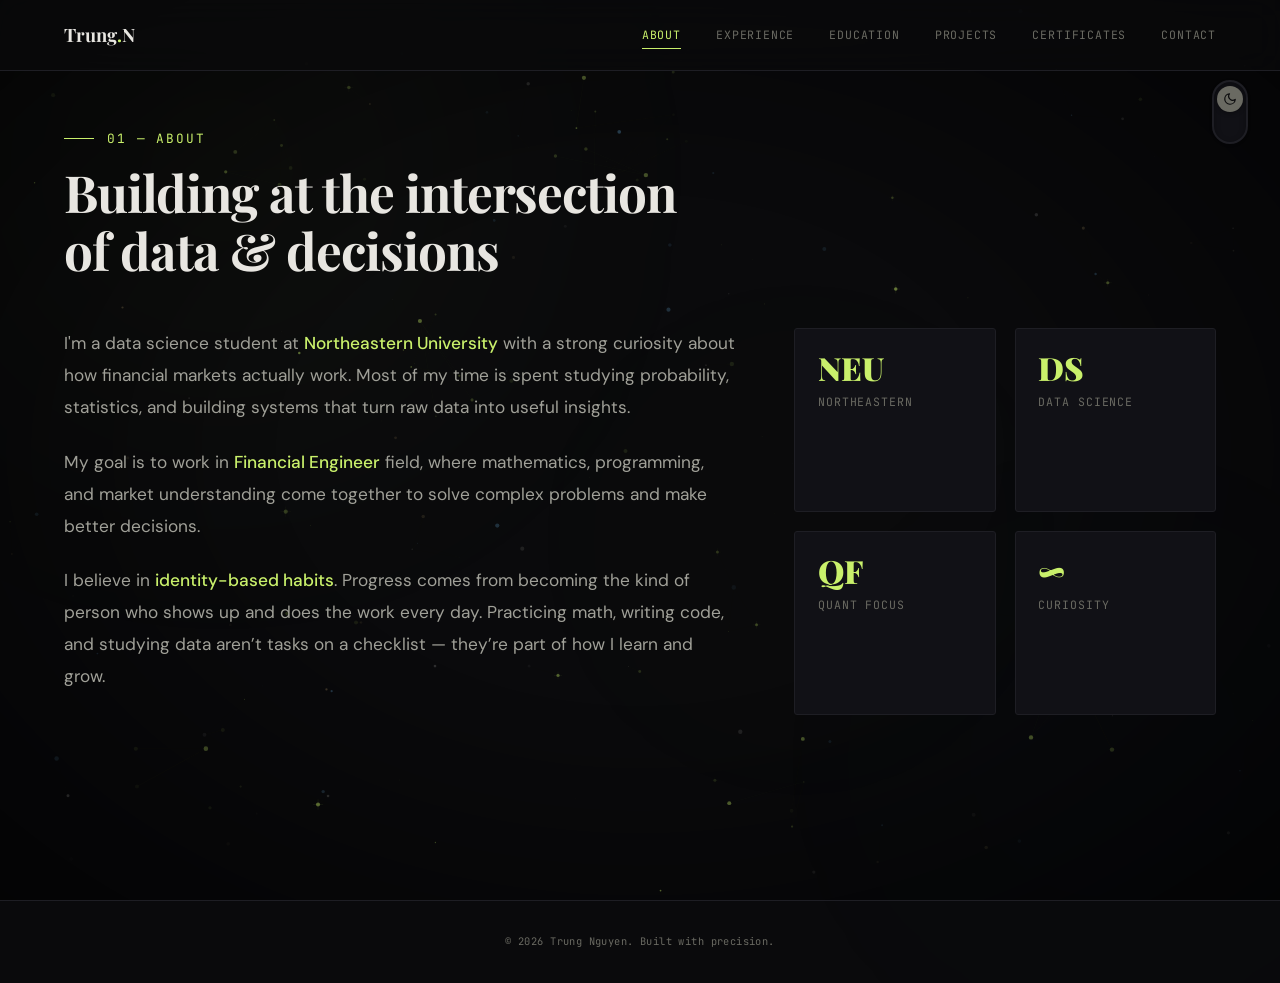
==== about.html @ 2f573328 "Add website files" ====
<!DOCTYPE html>
<html lang="en">
<head>
  <meta charset="UTF-8">
  <meta name="viewport" content="width=device-width, initial-scale=1.0">
  <title>About — Trung Nguyen</title>
  <link href="https://fonts.googleapis.com/css2?family=Playfair+Display:ital,wght@0,400;0,700;0,900;1,400&family=DM+Sans:wght@300;400;500;700&family=JetBrains+Mono:wght@300;400;500&display=swap" rel="stylesheet">
  <link rel="stylesheet" href="style.css">
</head>
<body>

<!-- Background -->
<div class="bg-blob bg-blob-1"></div>
<div class="bg-blob bg-blob-2"></div>
<div class="bg-blob bg-blob-3"></div>
<div class="bg-blob bg-blob-4"></div>
<canvas id="particleCanvas"></canvas>
<div class="scanlines"></div>
<div class="vignette"></div>

<!-- Navbar -->
<nav class="top-nav">
  <a href="index.html" class="top-nav-logo">Trung<span>.</span>N</a>
  <div class="top-nav-links">
    <a href="about.html" class="active">About</a>
    <a href="experience.html">Experience</a>
    <a href="education.html">Education</a>
    <a href="projects.html">Projects</a>
    <a href="certificates.html">Certificates</a>
    <a href="contact.html">Contact</a>
  </div>
</nav>

<!-- Content -->
<main class="page-content">
  <div class="section-tag reveal">01 — About</div>
  <h2 class="section-title reveal">Building at the intersection<br>of data & decisions</h2>

  <div class="about-content">
    <div class="about-text">
      <p class="reveal">I'm a data science student at <em>Northeastern University</em> with a strong curiosity about how financial markets actually work. Most of my time is spent studying probability, statistics, and building systems that turn raw data into useful insights.</p>
      <p class="reveal">My goal is to work in <em>Financial Engineer</em> field, where mathematics, programming, and market understanding come together to solve complex problems and make better decisions.</p>
      <p class="reveal">I believe in <em>identity-based habits</em>. Progress comes from becoming the kind of person who shows up and does the work every day. Practicing math, writing code, and studying data aren’t tasks on a checklist — they’re part of how I learn and grow.</p>
    </div>
    <div class="about-stats reveal">
      <div class="stat-box"><div class="stat-num">NEU</div><div class="stat-label">Northeastern</div></div>
      <div class="stat-box"><div class="stat-num">DS</div><div class="stat-label">Data Science</div></div>
      <div class="stat-box"><div class="stat-num">QF</div><div class="stat-label">Quant Focus</div></div>
      <div class="stat-box"><div class="stat-num">∞</div><div class="stat-label">Curiosity</div></div>
    </div>
  </div>
</main>

<footer class="footer">
  <p>© 2026 Trung Nguyen. Built with precision.</p>
</footer>

<script src="script.js"></script>
</body>
</html>
---- style.css ----
/* ===== VARIABLES ===== */
:root {
  --bg: #0a0a0c;
  --bg-card: #111116;
  --text-primary: #e8e6e1;
  --text-secondary: #a0a098;
  --text-muted: #6a6a62;
  --accent: #c9f06b;
  --accent-dim: #8aad3a;
  --accent-glow: rgba(201, 240, 107, 0.12);
  --border: #1e1e24;
  --serif: 'Playfair Display', Georgia, serif;
  --sans: 'DM Sans', -apple-system, sans-serif;
  --mono: 'JetBrains Mono', monospace;
}

/* Light theme overrides */
[data-theme="light"] {
  --bg: #f5f4f0;
  --bg-card: #ffffff;
  --text-primary: #1a1a1e;
  --text-secondary: #55554e;
  --text-muted: #7a7a72;
  --accent: #5a8a1a;
  --accent-dim: #4a7515;
  --accent-glow: rgba(90, 138, 26, 0.1);
  --border: #ddd8d0;
}

[data-theme="light"] .bg-blob { opacity: 0.12; }
[data-theme="light"] .scanlines { opacity: 0.008; }
[data-theme="light"] .vignette { background: radial-gradient(ellipse at center, transparent 50%, rgba(0,0,0,0.08) 100%); }
[data-theme="light"] #particleCanvas { opacity: 0.3; }
[data-theme="light"] .top-nav { background: rgba(245,244,240,0.8); }
[data-theme="light"] .stat-box { background: var(--bg-card); border-color: var(--border); }
[data-theme="light"] .edu-card { background: var(--bg-card); }
[data-theme="light"] .proj-card { background: var(--bg-card); }
[data-theme="light"] .cert-item { background: var(--bg-card); }
[data-theme="light"] .contact-link { background: var(--bg-card); }

/* ===== THEME TOGGLE — LIGHT SWITCH ===== */
.theme-toggle {
  position: fixed;
  z-index: 200;
  width: 36px;
  height: 64px;
  border-radius: 18px;
  border: 2px solid var(--border);
  background: var(--bg-card);
  cursor: pointer;
  display: flex;
  flex-direction: column;
  align-items: center;
  justify-content: flex-start;
  padding: 4px;
  transition: all 0.4s ease;
  box-shadow: inset 0 2px 6px rgba(0,0,0,0.3), 0 1px 3px rgba(0,0,0,0.2);
}

/* Default position: below navbar for inner pages */
.theme-toggle {
  top: 5rem;
  right: 2rem;
}

.theme-toggle:hover {
  border-color: var(--accent);
  box-shadow: inset 0 2px 6px rgba(0,0,0,0.3), 0 0 12px var(--accent-glow);
}

.theme-toggle-thumb {
  width: 26px;
  height: 26px;
  border-radius: 50%;
  background: var(--text-muted);
  transition: all 0.35s cubic-bezier(0.16, 1, 0.3, 1);
  display: flex;
  align-items: center;
  justify-content: center;
  box-shadow: 0 2px 4px rgba(0,0,0,0.3);
}

.theme-toggle-thumb svg {
  width: 14px;
  height: 14px;
  stroke: var(--bg);
  fill: none;
  stroke-width: 2;
  stroke-linecap: round;
  stroke-linejoin: round;
}

/* Dark mode: thumb at top (switch OFF) */
.theme-toggle-thumb {
  transform: translateY(0);
}

/* Light mode: thumb at bottom (switch ON), glowing */
[data-theme="light"] .theme-toggle-thumb {
  transform: translateY(30px);
  background: var(--accent);
  box-shadow: 0 0 10px var(--accent-glow), 0 2px 4px rgba(0,0,0,0.1);
}

[data-theme="light"] .theme-toggle {
  border-color: var(--accent);
  box-shadow: inset 0 1px 4px rgba(0,0,0,0.05), 0 1px 3px rgba(0,0,0,0.05);
}

/* Small label under the switch */
.theme-toggle-label {
  position: absolute;
  bottom: -20px;
  left: 50%;
  transform: translateX(-50%);
  font-family: var(--mono);
  font-size: 0.5rem;
  color: var(--text-muted);
  letter-spacing: 0.08em;
  text-transform: uppercase;
  white-space: nowrap;
  opacity: 0;
  transition: opacity 0.3s;
}

.theme-toggle:hover .theme-toggle-label {
  opacity: 1;
}

* { margin: 0; padding: 0; box-sizing: border-box; }

html {
  scroll-behavior: smooth;
  scrollbar-width: thin;
  scrollbar-color: var(--accent-dim) var(--bg);
}

body {
  font-family: var(--sans);
  background: var(--bg);
  color: var(--text-primary);
  line-height: 1.7;
  min-height: 100vh;
  overflow-x: hidden;
}

::selection {
  background: var(--accent);
  color: var(--bg);
}

/* ===== BACKGROUND EFFECTS ===== */
.bg-blob {
  position: fixed;
  border-radius: 50%;
  pointer-events: none;
  z-index: 0;
  filter: blur(150px);
  opacity: 0.35;
}

.bg-blob-1 {
  width: 700px; height: 700px; top: -20%; left: -10%;
  background: radial-gradient(circle, rgba(201,240,107,0.2), transparent 70%);
  animation: blobFloat1 24s ease-in-out infinite;
}

.bg-blob-2 {
  width: 550px; height: 550px; bottom: -15%; right: -8%;
  background: radial-gradient(circle, rgba(80,180,240,0.1), transparent 70%);
  animation: blobFloat2 28s ease-in-out infinite;
}

.bg-blob-3 {
  width: 450px; height: 450px; top: 35%; left: 45%;
  background: radial-gradient(circle, rgba(201,240,107,0.1), transparent 70%);
  animation: blobFloat3 22s ease-in-out infinite;
}

.bg-blob-4 {
  width: 350px; height: 350px; top: 60%; left: 10%;
  background: radial-gradient(circle, rgba(160,120,255,0.06), transparent 70%);
  animation: blobFloat4 30s ease-in-out infinite;
}

#particleCanvas {
  position: fixed;
  inset: 0;
  z-index: 0;
  pointer-events: none;
}

.scanlines {
  position: fixed; inset: 0; z-index: 0; pointer-events: none; opacity: 0.02;
  background: repeating-linear-gradient(0deg, transparent, transparent 2px, rgba(201,240,107,0.08) 2px, rgba(201,240,107,0.08) 4px);
}

.vignette {
  position: fixed; inset: 0; z-index: 0; pointer-events: none;
  background: radial-gradient(ellipse at center, transparent 40%, rgba(0,0,0,0.6) 100%);
}

/* ===== TOP NAVBAR ===== */
.top-nav {
  position: fixed;
  top: 0; left: 0; right: 0;
  z-index: 100;
  padding: 1.2rem 4rem;
  display: flex;
  justify-content: space-between;
  align-items: center;
  border-bottom: 1px solid var(--border);
  background: rgba(10,10,12,0.7);
  backdrop-filter: blur(16px);
}

.top-nav-logo {
  font-family: var(--serif);
  font-size: 1.15rem;
  font-weight: 700;
  color: var(--text-primary);
  text-decoration: none;
}

.top-nav-logo span {
  color: var(--accent);
}

.top-nav-links {
  display: flex;
  gap: 2.2rem;
}

.top-nav-links a {
  font-family: var(--mono);
  font-size: 0.72rem;
  color: var(--text-muted);
  text-decoration: none;
  letter-spacing: 0.07em;
  text-transform: uppercase;
  transition: color 0.3s;
  position: relative;
}

.top-nav-links a::after {
  content: '';
  position: absolute;
  bottom: -4px; left: 0;
  width: 0; height: 1px;
  background: var(--accent);
  transition: width 0.3s ease;
}

.top-nav-links a:hover {
  color: var(--text-secondary);
}

.top-nav-links a:hover::after {
  width: 100%;
}

.top-nav-links a.active {
  color: var(--accent);
}

.top-nav-links a.active::after {
  width: 100%;
}

/* ===== PAGE CONTENT ===== */
.page-content {
  position: relative;
  z-index: 1;
  max-width: 1300px;
  margin: 0 auto;
  padding: 8rem 4rem 5rem;
  min-height: 100vh;
}

.section-tag {
  font-family: var(--mono);
  font-size: 0.8rem;
  color: var(--accent);
  text-transform: uppercase;
  letter-spacing: 0.15em;
  margin-bottom: 0.8rem;
  display: flex;
  align-items: center;
  gap: 0.8rem;
}

.section-tag::before {
  content: '';
  width: 30px;
  height: 1px;
  background: var(--accent);
}

.section-title {
  font-family: var(--serif);
  font-size: clamp(2.2rem, 4vw, 3.2rem);
  font-weight: 700;
  letter-spacing: -0.02em;
  line-height: 1.15;
  margin-bottom: 3rem;
}

/* ===== ABOUT ===== */
.about-content {
  display: grid;
  grid-template-columns: 1.6fr 1fr;
  gap: 3.5rem;
}

.about-text p {
  color: var(--text-secondary);
  font-size: 1.08rem;
  margin-bottom: 1.4rem;
  line-height: 1.85;
}

.about-text em {
  color: var(--accent);
  font-style: normal;
  font-weight: 500;
}

.about-stats {
  display: grid;
  grid-template-columns: 1fr 1fr;
  gap: 1.2rem;
}

.stat-box {
  background: var(--bg-card);
  border: 1px solid var(--border);
  border-radius: 3px;
  padding: 1.4rem;
  transition: all 0.3s;
}

.stat-box:hover {
  border-color: rgba(201,240,107,0.2);
}

.stat-num {
  font-family: var(--serif);
  font-size: 2rem;
  font-weight: 900;
  color: var(--accent);
  line-height: 1;
}

.stat-label {
  font-family: var(--mono);
  font-size: 0.72rem;
  color: var(--text-muted);
  text-transform: uppercase;
  letter-spacing: 0.08em;
  margin-top: 0.5rem;
}

/* ===== EXPERIENCE ===== */
.timeline {
  display: flex;
  flex-direction: column;
  gap: 3rem;
  padding-left: 2.5rem;
  position: relative;
}

.timeline::before {
  content: '';
  position: absolute;
  left: 0; top: 0; bottom: 0;
  width: 1px;
  background: linear-gradient(180deg, var(--accent), var(--border), transparent);
}

.tl-item {
  position: relative;
  display: grid;
  grid-template-columns: 180px 1fr;
  gap: 2.5rem;
}

.tl-item::before {
  content: '';
  position: absolute;
  left: -2.5rem; top: 8px;
  width: 10px; height: 10px;
  border-radius: 50%;
  background: var(--accent);
  transform: translateX(-4.5px);
  box-shadow: 0 0 12px var(--accent-glow);
}

.tl-date {
  font-family: var(--mono);
  font-size: 0.82rem;
  color: var(--accent-dim);
  letter-spacing: 0.04em;
  padding-top: 3px;
}

.tl-role {
  font-family: var(--serif);
  font-size: 1.4rem;
  font-weight: 700;
  margin-bottom: 0.25rem;
}

.tl-company {
  font-size: 1rem;
  color: var(--text-secondary);
  margin-bottom: 0.7rem;
}

.tl-desc {
  color: var(--text-muted);
  font-size: 1rem;
  line-height: 1.8;
  max-width: 750px;
}

/* ===== EDUCATION ===== */
.edu-grid {
  display: grid;
  grid-template-columns: 1fr;
  gap: 2rem;
}

.edu-card {
  background: var(--bg-card);
  border: 1px solid var(--border);
  border-radius: 3px;
  padding: 2rem;
  transition: all 0.4s;
  position: relative;
  overflow: hidden;
}

.edu-card::before {
  content: '';
  position: absolute;
  top: 0; left: 0; right: 0;
  height: 2px;
  background: linear-gradient(90deg, var(--accent), transparent);
  opacity: 0;
  transition: opacity 0.4s;
}

.edu-card:hover::before { opacity: 1; }
.edu-card:hover { border-color: rgba(201,240,107,0.2); }

.edu-card.expanded {
  overflow: visible;
}

/* Expandable card */
.edu-expandable {
  cursor: pointer;
  user-select: none;
}

.edu-card-header {
  display: flex;
  justify-content: space-between;
  align-items: flex-start;
}

.edu-toggle-icon {
  color: var(--text-muted);
  transition: transform 0.8s cubic-bezier(0.4, 0, 0.2, 1), color 0.4s;
  flex-shrink: 0;
  margin-top: 0.2rem;
}

.edu-expandable:hover > .edu-card-header .edu-toggle-icon,
.edu-expandable:hover > .edu-subcard-header .edu-toggle-icon {
  color: var(--accent);
}

.edu-expandable.expanded > .edu-card-header .edu-toggle-icon,
.edu-expandable.expanded > .edu-subcard-header .edu-toggle-icon {
  transform: rotate(180deg);
  color: var(--accent);
}

.edu-expandable.expanded {
  border-color: rgba(201,240,107,0.2);
}

.edu-expandable.expanded::before {
  opacity: 1;
}

/* Dropdown content */
.edu-dropdown {
  max-height: 0;
  overflow: hidden;
  transition: max-height 1.2s cubic-bezier(0.4, 0, 0.2, 1), opacity 0.8s ease;
  opacity: 0;
}

.edu-expandable.expanded > .edu-dropdown {
  max-height: 3000px;
  opacity: 1;
  overflow: visible;
}

.edu-dropdown-inner {
  padding-top: 2rem;
  border-top: 1px solid var(--border);
  margin-top: 1.5rem;
  animation: none;
}

.edu-expandable.expanded .edu-dropdown-inner {
  animation: dropdownFadeIn 0.9s ease 0.2s backwards;
}

@keyframes dropdownFadeIn {
  from { opacity: 0; transform: translateY(-10px); }
  to { opacity: 1; transform: translateY(0); }
}

/* Course category heading */
.edu-course-heading {
  font-family: var(--mono);
  font-size: 0.78rem;
  color: var(--accent);
  text-transform: uppercase;
  letter-spacing: 0.1em;
  margin-bottom: 0.8rem;
  margin-top: 1.8rem;
  display: flex;
  align-items: center;
  gap: 0.6rem;
}

.edu-course-heading::before {
  content: '';
  width: 6px;
  height: 6px;
  border-radius: 50%;
  background: var(--accent);
  flex-shrink: 0;
}

.edu-dropdown-inner .edu-course-heading:first-child {
  margin-top: 0;
}

/* Course table */
.edu-course-table {
  width: 100%;
  border-collapse: collapse;
  margin-bottom: 0.5rem;
}

.edu-course-table thead th {
  font-family: var(--mono);
  font-size: 0.68rem;
  color: var(--text-muted);
  text-transform: uppercase;
  letter-spacing: 0.08em;
  text-align: left;
  padding: 0.6rem 1rem;
  border-bottom: 1px solid var(--border);
}

.edu-course-table thead th:last-child {
  text-align: center;
  width: 70px;
}

.edu-course-table tbody tr {
  transition: background 0.2s;
}

.edu-course-table tbody tr:hover {
  background: rgba(201,240,107,0.03);
}

.edu-course-table tbody td {
  font-size: 0.92rem;
  color: var(--text-secondary);
  padding: 0.65rem 1rem;
  border-bottom: 1px solid rgba(255,255,255,0.03);
}

.edu-course-table tbody td:first-child {
  font-family: var(--mono);
  font-size: 0.8rem;
  color: var(--accent-dim);
  letter-spacing: 0.02em;
  white-space: nowrap;
}

.edu-course-table tbody td:last-child {
  text-align: center;
  font-family: var(--mono);
  font-size: 0.85rem;
  font-weight: 600;
  color: var(--text-primary);
}

/* GPA Badge */
.edu-gpa-badge {
  display: inline-flex;
  align-items: center;
  gap: 1rem;
  margin-top: 2rem;
  padding: 0.8rem 1.5rem;
  background: rgba(201,240,107,0.05);
  border: 1px solid rgba(201,240,107,0.15);
  border-radius: 4px;
}

.edu-gpa-label {
  font-family: var(--mono);
  font-size: 0.75rem;
  color: var(--text-muted);
  text-transform: uppercase;
  letter-spacing: 0.08em;
}

.edu-gpa-value {
  font-family: var(--serif);
  font-size: 1.6rem;
  font-weight: 900;
  color: var(--accent);
}

/* Self-education sections */
.edu-self-sections {
  margin-top: 1.5rem;
  padding-top: 1.5rem;
  border-top: 1px solid var(--border);
}

.edu-self-section {
  margin-bottom: 2rem;
}

.edu-self-section:last-child {
  margin-bottom: 0;
}

.edu-self-items {
  display: flex;
  flex-direction: column;
  gap: 0.6rem;
}

.edu-self-item {
  display: flex;
  justify-content: flex-start;
  align-items: center;
  gap: 1rem;
  padding: 0.6rem 1rem;
  border-left: 2px solid var(--border);
  transition: all 0.3s ease;
  flex-wrap: wrap;
}

.edu-self-item:hover {
  border-left-color: var(--accent);
  background: rgba(201,240,107,0.02);
  padding-left: 1.2rem;
}

.edu-self-title {
  font-size: 0.95rem;
  color: var(--text-primary);
  font-weight: 500;
}

.edu-self-author {
  font-family: var(--mono);
  font-size: 0.75rem;
  color: var(--text-muted);
  letter-spacing: 0.02em;
  flex-shrink: 0;
  margin-left: 1.5rem;
}

/* View Certificate link */
.edu-view-cert {
  font-family: var(--mono);
  font-size: 0.7rem;
  color: var(--accent-dim);
  text-decoration: none;
  letter-spacing: 0.03em;
  margin-left: auto;
  padding: 0.2rem 0.6rem;
  border: 1px solid transparent;
  border-radius: 3px;
  transition: all 0.3s ease;
  white-space: nowrap;
  flex-shrink: 0;
}

.edu-view-cert:hover {
  color: var(--accent);
  border-color: rgba(201,240,107,0.25);
  background: rgba(201,240,107,0.05);
}

/* ===== EDUCATION SUBCARDS ===== */
.edu-subcards-stack {
  display: flex;
  flex-direction: column;
  gap: 0.8rem;
}

.edu-subcard {
  background: var(--bg-card);
  border: 1px solid var(--border);
  border-radius: 4px;
  padding: 0;
  cursor: pointer;
  user-select: none;
  transition: all 0.4s cubic-bezier(0.16, 1, 0.3, 1);
  position: relative;
  overflow: hidden;
  align-self: start;
  width: 100%;
}

.edu-subcard.expanded {
  overflow: visible;
}

/* No full-width span needed in stack layout */

/* Top accent bar */
.edu-subcard-accent {
  height: 3px;
  background: linear-gradient(90deg, var(--accent), transparent);
  opacity: 0;
  transition: opacity 0.4s ease;
}

.edu-subcard:hover .edu-subcard-accent,
.edu-subcard.expanded .edu-subcard-accent {
  opacity: 1;
}

.edu-subcard:hover {
  border-color: rgba(201,240,107,0.2);
  transform: translateY(-2px);
  box-shadow: 0 8px 32px rgba(0,0,0,0.2);
}

.edu-subcard.expanded {
  border-color: rgba(201,240,107,0.25);
  box-shadow: 0 12px 40px rgba(0,0,0,0.25);
  transform: none;
}

.edu-subcard-header {
  display: flex;
  align-items: center;
  justify-content: space-between;
  padding: 1.4rem 1.6rem;
}

.edu-subcard-left {
  display: flex;
  align-items: center;
  gap: 1.2rem;
}

.edu-subcard-num {
  font-family: var(--serif);
  font-size: 1.8rem;
  font-weight: 900;
  color: var(--accent);
  opacity: 0.2;
  line-height: 1;
  transition: opacity 0.3s;
  min-width: 36px;
}

.edu-subcard:hover .edu-subcard-num,
.edu-subcard.expanded .edu-subcard-num {
  opacity: 0.5;
}

.edu-subcard-info {}

.edu-subcard-title {
  font-family: var(--serif);
  font-size: 1.15rem;
  font-weight: 700;
  color: var(--text-primary);
  margin-bottom: 0.15rem;
  transition: color 0.3s;
}

.edu-subcard:hover .edu-subcard-title {
  color: var(--accent);
}

.edu-subcard.expanded .edu-subcard-title {
  color: var(--accent);
}

.edu-subcard-meta {
  font-size: 0.78rem;
  color: var(--text-muted);
  line-height: 1.4;
}

.edu-subcard-right {
  display: flex;
  align-items: center;
  gap: 0.8rem;
  flex-shrink: 0;
}

.edu-subcard-count {
  font-family: var(--mono);
  font-size: 0.68rem;
  color: var(--text-muted);
  letter-spacing: 0.04em;
  padding: 0.25rem 0.6rem;
  border: 1px solid var(--border);
  border-radius: 20px;
  transition: all 0.3s;
}

.edu-subcard:hover .edu-subcard-count {
  border-color: rgba(201,240,107,0.2);
  color: var(--accent-dim);
}

.edu-subcard-content {
  padding-top: 0;
  margin-top: 0;
  border-top: 1px solid var(--border);
  padding-left: 1.6rem;
  padding-right: 1.6rem;
  padding-bottom: 1.4rem;
}

/* Status badges for courses */
.edu-self-status {
  font-family: var(--mono);
  font-size: 0.68rem;
  letter-spacing: 0.04em;
  padding: 0.2rem 0.6rem;
  border-radius: 20px;
  flex-shrink: 0;
  margin-left: 1.5rem;
}

.edu-self-status.completed {
  color: var(--accent);
  background: rgba(201,240,107,0.08);
  border: 1px solid rgba(201,240,107,0.15);
}

.edu-self-status.in-progress {
  color: #7ec8f0;
  background: rgba(120,200,240,0.08);
  border: 1px solid rgba(120,200,240,0.15);
}

@media (max-width: 768px) {
  .edu-subcards-stack { gap: 0.6rem; }
}

.edu-degree {
  font-family: var(--serif);
  font-size: 1.3rem;
  font-weight: 700;
  margin-bottom: 0.4rem;
}

.edu-school {
  color: var(--accent-dim);
  font-size: 1rem;
  margin-bottom: 0.25rem;
}

.edu-year {
  font-family: var(--mono);
  font-size: 0.8rem;
  color: var(--text-muted);
  letter-spacing: 0.06em;
  margin-bottom: 1.2rem;
}

.edu-details {
  color: var(--text-secondary);
  font-size: 1rem;
  line-height: 1.75;
}

/* ===== PROJECTS ===== */
.projects-section-label {
  font-family: var(--serif);
  font-size: 1.4rem;
  font-weight: 700;
  color: var(--accent);
  margin-bottom: 1.5rem;
  padding-bottom: 0.6rem;
  border-bottom: 1px solid var(--border);
  display: flex;
  align-items: center;
  gap: 0.8rem;
}

.projects-section-label::before {
  content: '';
  width: 8px;
  height: 8px;
  border-radius: 50%;
  background: var(--accent);
  flex-shrink: 0;
}

/* Other Projects dropdown */
.projects-other-dropdown {
  margin-top: 4rem;
  border: 1px solid var(--border);
  border-radius: 4px;
  background: var(--bg-card);
  overflow: hidden;
  transition: border-color 0.4s;
}

.projects-other-dropdown:hover {
  border-color: rgba(201,240,107,0.15);
}

.projects-other-dropdown.expanded {
  border-color: rgba(201,240,107,0.2);
}

.projects-other-header {
  display: flex;
  justify-content: space-between;
  align-items: center;
  padding: 1.4rem 2rem;
  cursor: pointer;
  user-select: none;
}

.projects-other-header .projects-section-label {
  margin-bottom: 0;
  padding-bottom: 0;
  border-bottom: none;
}

.projects-other-toggle {
  display: flex;
  align-items: center;
  gap: 0.8rem;
  flex-shrink: 0;
}

.projects-other-count {
  font-family: var(--mono);
  font-size: 0.72rem;
  color: var(--text-muted);
  letter-spacing: 0.04em;
  padding: 0.25rem 0.7rem;
  border: 1px solid var(--border);
  border-radius: 20px;
  transition: all 0.3s;
}

.projects-other-dropdown:hover .projects-other-count {
  border-color: rgba(201,240,107,0.2);
  color: var(--accent-dim);
}

.projects-other-header .edu-toggle-icon {
  transition: transform 0.8s cubic-bezier(0.4, 0, 0.2, 1), color 0.4s;
}

.projects-other-dropdown.expanded .projects-other-header .edu-toggle-icon {
  transform: rotate(180deg);
  color: var(--accent);
}

.projects-other-content {
  max-height: 0;
  overflow: hidden;
  opacity: 0;
  transition: max-height 1.2s cubic-bezier(0.4, 0, 0.2, 1), opacity 0.8s ease;
}

.projects-other-dropdown.expanded .projects-other-content {
  max-height: 2000px;
  opacity: 1;
  overflow: visible;
}

.projects-other-content > .projects-grid {
  padding: 0 2rem 2rem;
}

.projects-grid {
  display: grid;
  grid-template-columns: 1fr 1fr;
  gap: 1.5rem;
}

.proj-card {
  background: var(--bg-card);
  border: 1px solid var(--border);
  border-radius: 3px;
  padding: 1.8rem;
  transition: all 0.4s cubic-bezier(0.16,1,0.3,1);
  position: relative;
  overflow: hidden;
}

.proj-card::before {
  content: '';
  position: absolute;
  top: 0; left: 0; right: 0;
  height: 2px;
  background: linear-gradient(90deg, var(--accent), transparent);
  opacity: 0;
  transition: opacity 0.4s;
}

.proj-card:hover::before { opacity: 1; }
.proj-card:hover { border-color: rgba(201,240,107,0.2); transform: translateY(-4px); box-shadow: 0 16px 48px rgba(0,0,0,0.3); }

.proj-num {
  font-family: var(--mono);
  font-size: 0.75rem;
  color: var(--accent-dim);
  letter-spacing: 0.1em;
  margin-bottom: 0.8rem;
}

.proj-title {
  font-family: var(--serif);
  font-size: 1.3rem;
  font-weight: 700;
  margin-bottom: 0.7rem;
}

.proj-desc {
  color: var(--text-secondary);
  font-size: 0.95rem;
  margin-bottom: 1.4rem;
  line-height: 1.75;
}

.proj-tags { display: flex; flex-wrap: wrap; gap: 0.5rem; }

.tag {
  font-family: var(--mono);
  font-size: 0.72rem;
  color: var(--accent-dim);
  padding: 0.3rem 0.7rem;
  border: 1px solid var(--border);
  border-radius: 2px;
  letter-spacing: 0.04em;
}

.proj-link {
  display: inline-block;
  margin-top: 1.2rem;
  font-family: var(--mono);
  font-size: 0.78rem;
  color: var(--accent-dim);
  text-decoration: none;
  letter-spacing: 0.04em;
  transition: all 0.3s ease;
  padding: 0.4rem 0;
  border-bottom: 1px solid transparent;
}

.proj-link:hover {
  color: var(--accent);
  border-bottom-color: var(--accent);
  transform: translateX(4px);
}

/* ===== CERTIFICATES ===== */
.cert-list { display: flex; flex-direction: column; gap: 1rem; }

.cert-item {
  display: flex;
  align-items: center;
  gap: 1.5rem;
  padding: 1.3rem 1.8rem;
  background: var(--bg-card);
  border: 1px solid var(--border);
  border-radius: 3px;
  transition: all 0.3s;
}

.cert-item:hover { border-color: rgba(201,240,107,0.2); transform: translateX(6px); }

.cert-icon {
  width: 40px; height: 40px;
  border-radius: 50%;
  background: var(--accent-glow);
  border: 1px solid rgba(201,240,107,0.15);
  display: flex;
  align-items: center;
  justify-content: center;
  flex-shrink: 0;
}

.cert-icon svg {
  width: 18px; height: 18px;
  stroke: var(--accent);
  fill: none;
  stroke-width: 1.5;
  stroke-linecap: round;
  stroke-linejoin: round;
}

.cert-info { flex: 1; }
.cert-name { font-weight: 600; font-size: 1.08rem; margin-bottom: 0.2rem; }
.cert-issuer { font-size: 0.92rem; color: var(--text-secondary); }
.cert-year { font-family: var(--mono); font-size: 0.82rem; color: var(--text-muted); letter-spacing: 0.06em; }

/* ===== CONTACT ===== */
.contact-layout {
  display: grid;
  grid-template-columns: 1fr 1fr;
  gap: 3rem;
  align-items: start;
}

.contact-text h3 {
  font-family: var(--serif);
  font-size: 1.5rem;
  font-weight: 700;
  margin-bottom: 0.6rem;
}

.contact-text p {
  color: var(--text-secondary);
  font-size: 0.95rem;
  max-width: 420px;
  margin-bottom: 1.2rem;
  line-height: 1.7;
}

.contact-links { display: flex; flex-direction: column; gap: 0.6rem; }

.contact-link {
  display: flex;
  align-items: center;
  gap: 1rem;
  color: var(--text-secondary);
  text-decoration: none;
  font-size: 0.95rem;
  transition: all 0.3s;
  padding: 0.65rem 1.2rem;
  border: 1px solid var(--border);
  border-radius: 3px;
  background: var(--bg-card);
}

.contact-link:hover { color: var(--accent); border-color: rgba(201,240,107,0.3); transform: translateX(6px); }

.contact-link svg {
  width: 18px; height: 18px;
  stroke: var(--accent-dim);
  fill: none;
  stroke-width: 1.5;
  stroke-linecap: round;
  stroke-linejoin: round;
  flex-shrink: 0;
}

.contact-creative {
  display: flex;
  flex-direction: column;
  gap: 1rem;
}

/* Code block — fake terminal */
.contact-code-block {
  background: #0d0d12;
  border: 1px solid var(--border);
  border-radius: 8px;
  overflow: hidden;
}

.contact-code-header {
  display: flex;
  align-items: center;
  gap: 1rem;
  padding: 0.55rem 1.2rem;
  background: rgba(255,255,255,0.03);
  border-bottom: 1px solid var(--border);
}

.contact-code-dots {
  display: flex;
  gap: 6px;
}

.dot-red, .dot-yellow, .dot-green {
  width: 10px;
  height: 10px;
  border-radius: 50%;
}

.dot-red { background: #ff5f57; }
.dot-yellow { background: #febc2e; }
.dot-green { background: #28c840; }

.contact-code-filename {
  font-family: var(--mono);
  font-size: 0.72rem;
  color: var(--text-muted);
  letter-spacing: 0.03em;
}

.contact-code {
  font-family: var(--mono);
  font-size: 0.75rem;
  line-height: 1.6;
  padding: 1rem 1.5rem;
  color: var(--text-secondary);
  white-space: pre;
  overflow-x: auto;
}

/* Syntax highlighting */
.code-keyword { color: #c9f06b; }
.code-class { color: #7ec8f0; font-weight: 600; }
.code-func { color: #e8c87a; }
.code-param { color: #c0b8a8; }
.code-string { color: #8aad3a; }
.code-bool { color: #c9f06b; }

/* Stats row below code block */
.contact-stats-row {
  display: grid;
  grid-template-columns: repeat(3, 1fr);
  gap: 1rem;
}

.contact-stat {
  background: var(--bg-card);
  border: 1px solid var(--border);
  border-radius: 4px;
  padding: 0.9rem;
  text-align: center;
  transition: all 0.3s;
}

.contact-stat:hover {
  border-color: rgba(201,240,107,0.2);
  transform: translateY(-2px);
}

.contact-stat-num {
  font-family: var(--serif);
  font-size: 1.5rem;
  font-weight: 900;
  color: var(--accent);
  line-height: 1;
  margin-bottom: 0.3rem;
}

.contact-stat-label {
  font-family: var(--mono);
  font-size: 0.65rem;
  color: var(--text-muted);
  text-transform: uppercase;
  letter-spacing: 0.08em;
}

/* ===== FOOTER ===== */
.footer {
  position: relative;
  z-index: 1;
  padding: 2rem 4rem;
  border-top: 1px solid var(--border);
  text-align: center;
}

.footer p {
  font-family: var(--mono);
  font-size: 0.65rem;
  color: var(--text-muted);
  letter-spacing: 0.04em;
}

/* ===== ANIMATIONS ===== */
@keyframes blobFloat1 {
  0%, 100% { transform: translate(0, 0) scale(1) rotate(0deg); }
  25% { transform: translate(80px, 50px) scale(1.1) rotate(5deg); }
  50% { transform: translate(30px, 90px) scale(0.95) rotate(-3deg); }
  75% { transform: translate(-40px, 40px) scale(1.05) rotate(2deg); }
}

@keyframes blobFloat2 {
  0%, 100% { transform: translate(0, 0) scale(1) rotate(0deg); }
  25% { transform: translate(-60px, -40px) scale(1.08) rotate(-4deg); }
  50% { transform: translate(-20px, -80px) scale(0.92) rotate(3deg); }
  75% { transform: translate(50px, -30px) scale(1.04) rotate(-2deg); }
}

@keyframes blobFloat3 {
  0%, 100% { transform: translate(0, 0) scale(1); }
  25% { transform: translate(90px, -60px) scale(1.15); }
  50% { transform: translate(40px, 40px) scale(0.88); }
  75% { transform: translate(-50px, -20px) scale(1.06); }
}

@keyframes blobFloat4 {
  0%, 100% { transform: translate(0, 0) scale(1); }
  25% { transform: translate(-40px, 60px) scale(1.1); }
  50% { transform: translate(60px, 30px) scale(0.9); }
  75% { transform: translate(20px, -50px) scale(1.08); }
}

@keyframes fadeIn {
  from { opacity: 0; transform: translateY(16px); }
  to { opacity: 1; transform: translateY(0); }
}

/* ===== REVEAL ON SCROLL ===== */
.reveal {
  opacity: 0;
  transform: translateY(24px);
  transition: opacity 0.7s cubic-bezier(0.16,1,0.3,1), transform 0.7s cubic-bezier(0.16,1,0.3,1);
}

.reveal.visible {
  opacity: 1;
  transform: translateY(0);
}

/* ===== RESPONSIVE ===== */
@media (max-width: 768px) {
  .top-nav { padding: 1rem 1.5rem; }
  .top-nav-links { gap: 1.2rem; }
  .top-nav-links a { font-size: 0.62rem; }
  .page-content { padding: 6rem 1.5rem 3rem; }
  .about-content, .edu-grid, .projects-grid, .contact-layout { grid-template-columns: 1fr; }
  .contact-ascii { display: none; }
  .contact-creative { display: none; }
  .contact-stats-row { grid-template-columns: 1fr; }
  .tl-item { grid-template-columns: 1fr; gap: 0.3rem; }
  .footer { padding: 1.5rem; }
}
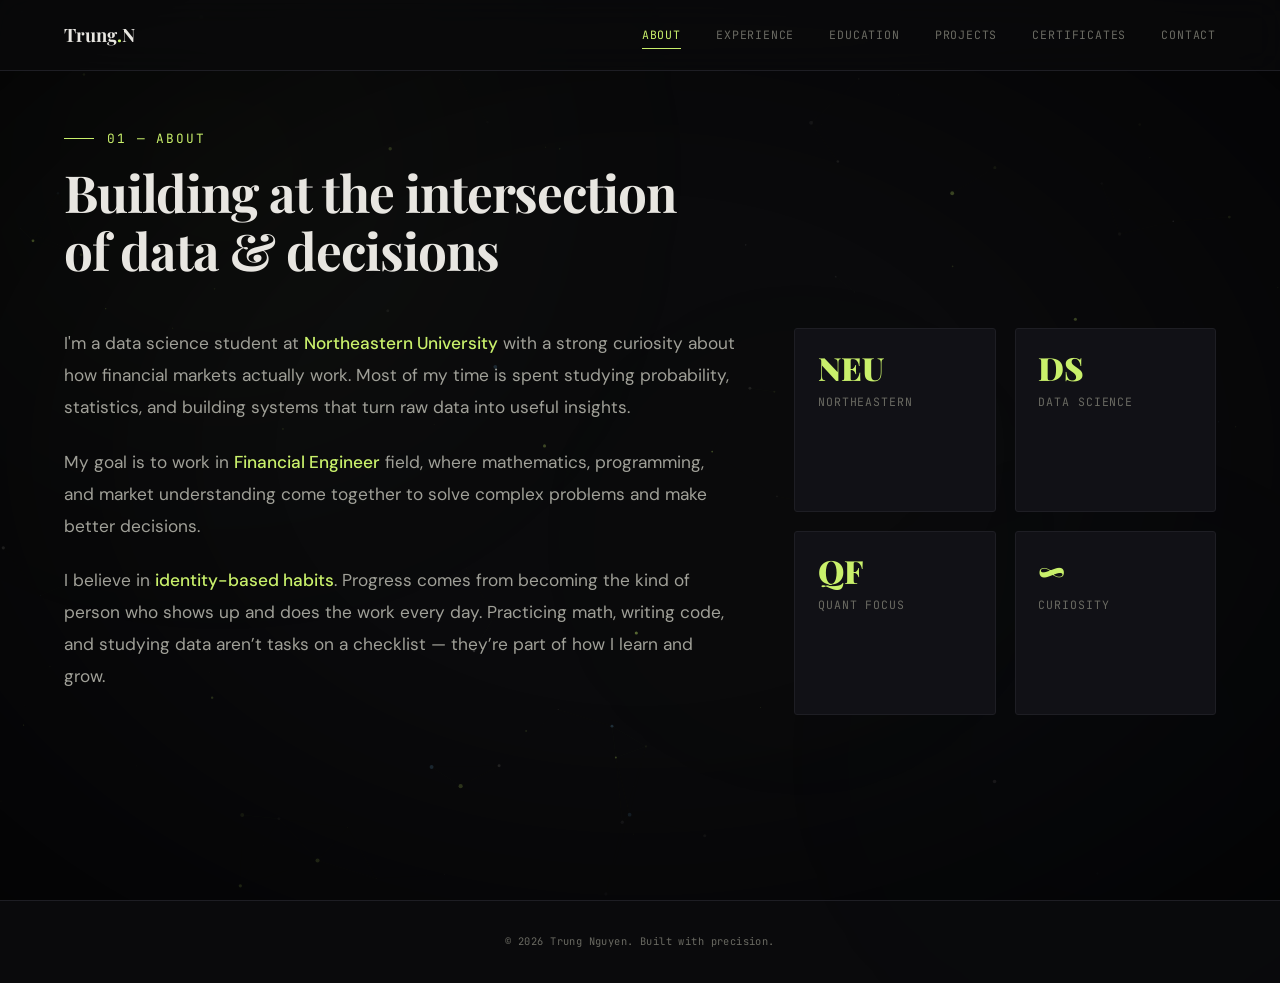
==== commit ad9c8a2e: "Adding Favicon" ====
--- a/about.html
+++ b/about.html
@@ -5,6 +5,7 @@
   <meta name="viewport" content="width=device-width, initial-scale=1.0">
   <title>About — Trung Nguyen</title>
   <link href="https://fonts.googleapis.com/css2?family=Playfair+Display:ital,wght@0,400;0,700;0,900;1,400&family=DM+Sans:wght@300;400;500;700&family=JetBrains+Mono:wght@300;400;500&display=swap" rel="stylesheet">
+  <link rel="icon" type="image/svg+xml" href="favicon.svg">
   <link rel="stylesheet" href="style.css">
 </head>
 <body>
@@ -57,4 +58,4 @@
 
 <script src="script.js"></script>
 </body>
-</html>
+</html>
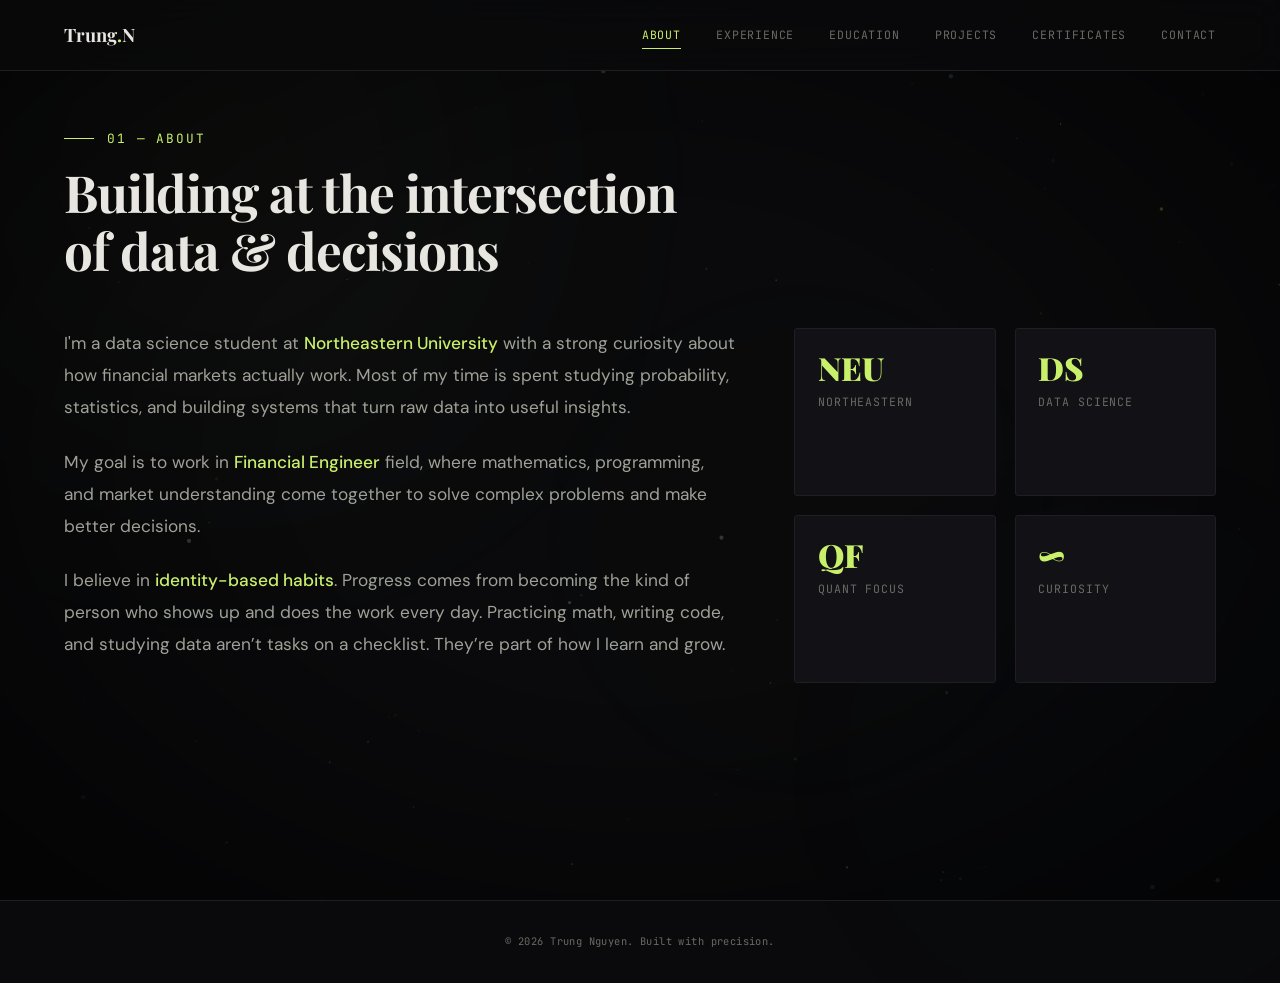
==== commit 36fbf254: "profile update" ====
--- a/about.html
+++ b/about.html
@@ -41,7 +41,7 @@
     <div class="about-text">
       <p class="reveal">I'm a data science student at <em>Northeastern University</em> with a strong curiosity about how financial markets actually work. Most of my time is spent studying probability, statistics, and building systems that turn raw data into useful insights.</p>
       <p class="reveal">My goal is to work in <em>Financial Engineer</em> field, where mathematics, programming, and market understanding come together to solve complex problems and make better decisions.</p>
-      <p class="reveal">I believe in <em>identity-based habits</em>. Progress comes from becoming the kind of person who shows up and does the work every day. Practicing math, writing code, and studying data aren’t tasks on a checklist — they’re part of how I learn and grow.</p>
+      <p class="reveal">I believe in <em>identity-based habits</em>. Progress comes from becoming the kind of person who shows up and does the work every day. Practicing math, writing code, and studying data aren’t tasks on a checklist. They’re part of how I learn and grow.</p>
     </div>
     <div class="about-stats reveal">
       <div class="stat-box"><div class="stat-num">NEU</div><div class="stat-label">Northeastern</div></div>
--- a/style.css
+++ b/style.css
@@ -693,7 +693,6 @@
   color: var(--accent-dim);
   text-decoration: none;
   letter-spacing: 0.03em;
-  margin-left: auto;
   padding: 0.2rem 0.6rem;
   border: 1px solid transparent;
   border-radius: 3px;
@@ -1121,6 +1120,44 @@
   stroke-width: 1.5;
   stroke-linecap: round;
   stroke-linejoin: round;
+}
+
+.cert-links {
+  display: flex;
+  align-items: center;
+  gap: 0.8rem;
+  flex-shrink: 0;
+  margin-left: auto;
+}
+
+.cert-verify-link {
+  font-family: var(--mono);
+  font-size: 0.68rem;
+  color: var(--text-muted);
+  text-decoration: none;
+  letter-spacing: 0.03em;
+  padding: 0.2rem 0.55rem;
+  border: 1px solid var(--border);
+  border-radius: 3px;
+  transition: all 0.3s ease;
+  white-space: nowrap;
+  display: inline-flex;
+  align-items: center;
+  gap: 0.3rem;
+}
+
+.cert-verify-link svg {
+  stroke: currentColor;
+  fill: none;
+  stroke-width: 1.8;
+  stroke-linecap: round;
+  stroke-linejoin: round;
+}
+
+.cert-verify-link:hover {
+  color: var(--accent);
+  border-color: rgba(201,240,107,0.3);
+  background: rgba(201,240,107,0.05);
 }
 
 .cert-info { flex: 1; }
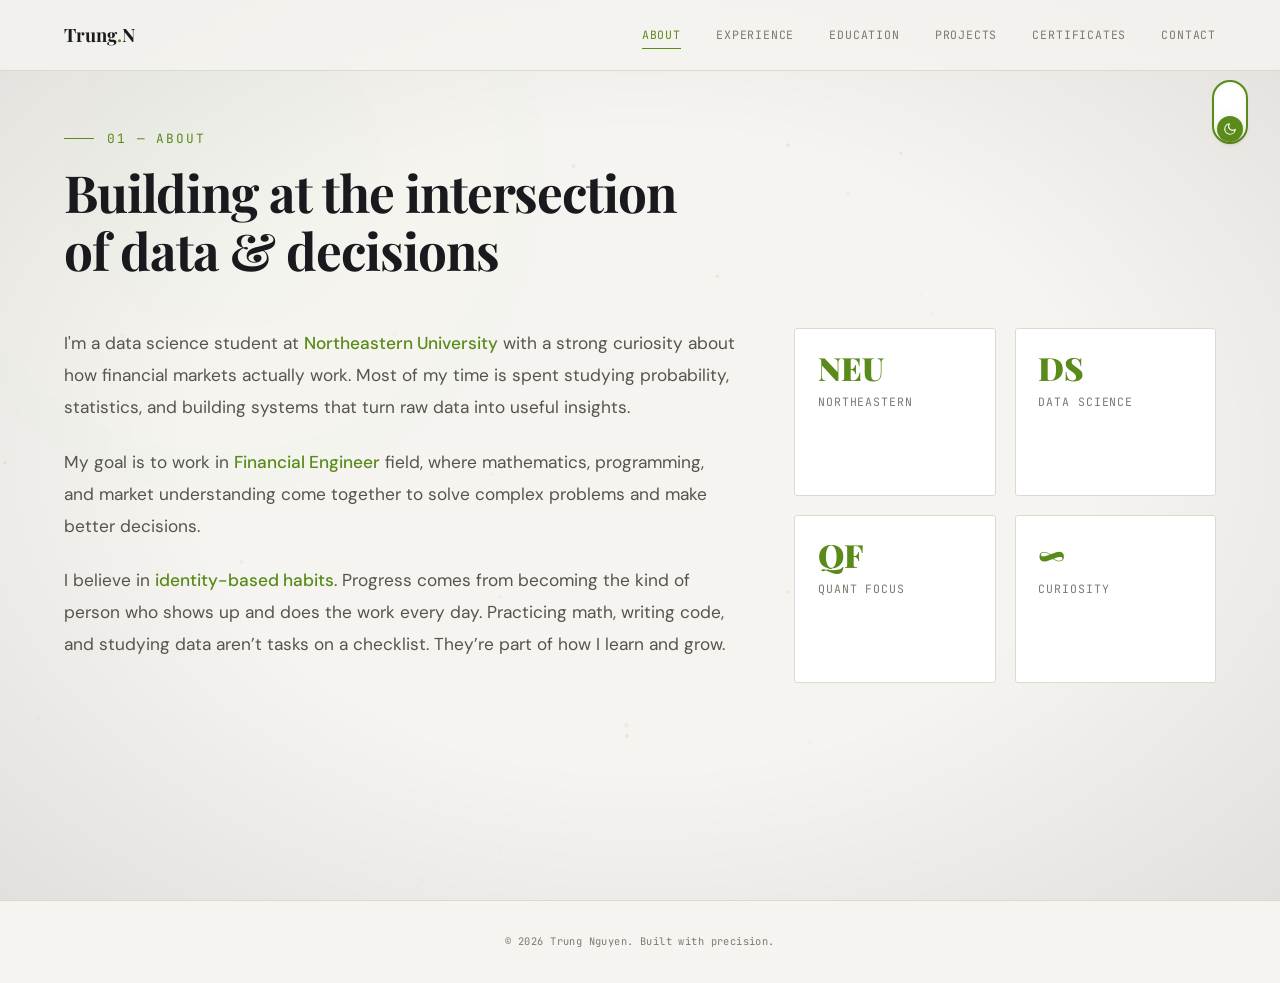
==== commit abd72c1b: "reorg assets and wire up theme toggle - Move css/js/images/PDFs into assets/ and update HTML paths -" ====
--- a/about.html
+++ b/about.html
@@ -3,10 +3,11 @@
 <head>
   <meta charset="UTF-8">
   <meta name="viewport" content="width=device-width, initial-scale=1.0">
+  <script>(function(){var t=localStorage.getItem('theme')||'light';document.documentElement.setAttribute('data-theme',t);})();</script>
   <title>About — Trung Nguyen</title>
   <link href="https://fonts.googleapis.com/css2?family=Playfair+Display:ital,wght@0,400;0,700;0,900;1,400&family=DM+Sans:wght@300;400;500;700&family=JetBrains+Mono:wght@300;400;500&display=swap" rel="stylesheet">
-  <link rel="icon" type="image/svg+xml" href="favicon.svg">
-  <link rel="stylesheet" href="style.css">
+  <link rel="icon" type="image/svg+xml" href="assets/img/favicon.svg">
+  <link rel="stylesheet" href="assets/css/style.css">
 </head>
 <body>
 
@@ -18,6 +19,13 @@
 <canvas id="particleCanvas"></canvas>
 <div class="scanlines"></div>
 <div class="vignette"></div>
+
+<!-- Theme toggle -->
+<button class="theme-toggle" id="themeToggle" aria-label="Toggle theme">
+  <div class="theme-toggle-thumb">
+    <svg viewBox="0 0 24 24"><path d="M21 12.79A9 9 0 1 1 11.21 3 7 7 0 0 0 21 12.79z"/></svg>
+  </div>
+</button>
 
 <!-- Navbar -->
 <nav class="top-nav">
@@ -56,6 +64,6 @@
   <p>© 2026 Trung Nguyen. Built with precision.</p>
 </footer>
 
-<script src="script.js"></script>
+<script src="assets/js/script.js"></script>
 </body>
 </html>
--- a/assets/css/style.css
+++ b/assets/css/style.css
@@ -0,0 +1,1394 @@
+/* ===== VARIABLES ===== */
+:root {
+  --bg: #0a0a0c;
+  --bg-card: #111116;
+  --text-primary: #e8e6e1;
+  --text-secondary: #a0a098;
+  --text-muted: #6a6a62;
+  --accent: #c9f06b;
+  --accent-dim: #8aad3a;
+  --accent-glow: rgba(201, 240, 107, 0.12);
+  --border: #1e1e24;
+  --serif: 'Playfair Display', Georgia, serif;
+  --sans: 'DM Sans', -apple-system, sans-serif;
+  --mono: 'JetBrains Mono', monospace;
+}
+
+/* Light theme overrides */
+[data-theme="light"] {
+  --bg: #f5f4f0;
+  --bg-card: #ffffff;
+  --text-primary: #1a1a1e;
+  --text-secondary: #55554e;
+  --text-muted: #7a7a72;
+  --accent: #5a8a1a;
+  --accent-dim: #4a7515;
+  --accent-glow: rgba(90, 138, 26, 0.1);
+  --border: #ddd8d0;
+}
+
+[data-theme="light"] .bg-blob { opacity: 0.12; }
+[data-theme="light"] .scanlines { opacity: 0.008; }
+[data-theme="light"] .vignette { background: radial-gradient(ellipse at center, transparent 50%, rgba(0,0,0,0.08) 100%); }
+[data-theme="light"] #particleCanvas { opacity: 0.3; }
+[data-theme="light"] .top-nav { background: rgba(245,244,240,0.8); }
+[data-theme="light"] .stat-box { background: var(--bg-card); border-color: var(--border); }
+[data-theme="light"] .edu-card { background: var(--bg-card); }
+[data-theme="light"] .proj-card { background: var(--bg-card); }
+[data-theme="light"] .cert-item { background: var(--bg-card); }
+[data-theme="light"] .contact-link { background: var(--bg-card); }
+
+/* ===== THEME TOGGLE — LIGHT SWITCH ===== */
+.theme-toggle {
+  position: fixed;
+  z-index: 200;
+  width: 36px;
+  height: 64px;
+  border-radius: 18px;
+  border: 2px solid var(--border);
+  background: var(--bg-card);
+  cursor: pointer;
+  display: flex;
+  flex-direction: column;
+  align-items: center;
+  justify-content: flex-start;
+  padding: 4px;
+  transition: all 0.4s ease;
+  box-shadow: inset 0 2px 6px rgba(0,0,0,0.3), 0 1px 3px rgba(0,0,0,0.2);
+}
+
+/* Default position: below navbar for inner pages */
+.theme-toggle {
+  top: 5rem;
+  right: 2rem;
+}
+
+.theme-toggle:hover {
+  border-color: var(--accent);
+  box-shadow: inset 0 2px 6px rgba(0,0,0,0.3), 0 0 12px var(--accent-glow);
+}
+
+.theme-toggle-thumb {
+  width: 26px;
+  height: 26px;
+  border-radius: 50%;
+  background: var(--text-muted);
+  transition: all 0.35s cubic-bezier(0.16, 1, 0.3, 1);
+  display: flex;
+  align-items: center;
+  justify-content: center;
+  box-shadow: 0 2px 4px rgba(0,0,0,0.3);
+}
+
+.theme-toggle-thumb svg {
+  width: 14px;
+  height: 14px;
+  stroke: var(--bg);
+  fill: none;
+  stroke-width: 2;
+  stroke-linecap: round;
+  stroke-linejoin: round;
+}
+
+/* Dark mode: thumb at top (switch OFF) */
+.theme-toggle-thumb {
+  transform: translateY(0);
+}
+
+/* Light mode: thumb at bottom (switch ON), glowing */
+[data-theme="light"] .theme-toggle-thumb {
+  transform: translateY(30px);
+  background: var(--accent);
+  box-shadow: 0 0 10px var(--accent-glow), 0 2px 4px rgba(0,0,0,0.1);
+}
+
+[data-theme="light"] .theme-toggle {
+  border-color: var(--accent);
+  box-shadow: inset 0 1px 4px rgba(0,0,0,0.05), 0 1px 3px rgba(0,0,0,0.05);
+}
+
+/* Small label under the switch */
+.theme-toggle-label {
+  position: absolute;
+  bottom: -20px;
+  left: 50%;
+  transform: translateX(-50%);
+  font-family: var(--mono);
+  font-size: 0.5rem;
+  color: var(--text-muted);
+  letter-spacing: 0.08em;
+  text-transform: uppercase;
+  white-space: nowrap;
+  opacity: 0;
+  transition: opacity 0.3s;
+}
+
+.theme-toggle:hover .theme-toggle-label {
+  opacity: 1;
+}
+
+* { margin: 0; padding: 0; box-sizing: border-box; }
+
+html {
+  scroll-behavior: smooth;
+  scrollbar-width: thin;
+  scrollbar-color: var(--accent-dim) var(--bg);
+}
+
+body {
+  font-family: var(--sans);
+  background: var(--bg);
+  color: var(--text-primary);
+  line-height: 1.7;
+  min-height: 100vh;
+  overflow-x: hidden;
+}
+
+::selection {
+  background: var(--accent);
+  color: var(--bg);
+}
+
+/* ===== BACKGROUND EFFECTS ===== */
+.bg-blob {
+  position: fixed;
+  border-radius: 50%;
+  pointer-events: none;
+  z-index: 0;
+  filter: blur(150px);
+  opacity: 0.35;
+}
+
+.bg-blob-1 {
+  width: 700px; height: 700px; top: -20%; left: -10%;
+  background: radial-gradient(circle, rgba(201,240,107,0.2), transparent 70%);
+  animation: blobFloat1 24s ease-in-out infinite;
+}
+
+.bg-blob-2 {
+  width: 550px; height: 550px; bottom: -15%; right: -8%;
+  background: radial-gradient(circle, rgba(80,180,240,0.1), transparent 70%);
+  animation: blobFloat2 28s ease-in-out infinite;
+}
+
+.bg-blob-3 {
+  width: 450px; height: 450px; top: 35%; left: 45%;
+  background: radial-gradient(circle, rgba(201,240,107,0.1), transparent 70%);
+  animation: blobFloat3 22s ease-in-out infinite;
+}
+
+.bg-blob-4 {
+  width: 350px; height: 350px; top: 60%; left: 10%;
+  background: radial-gradient(circle, rgba(160,120,255,0.06), transparent 70%);
+  animation: blobFloat4 30s ease-in-out infinite;
+}
+
+#particleCanvas {
+  position: fixed;
+  inset: 0;
+  z-index: 0;
+  pointer-events: none;
+}
+
+.scanlines {
+  position: fixed; inset: 0; z-index: 0; pointer-events: none; opacity: 0.02;
+  background: repeating-linear-gradient(0deg, transparent, transparent 2px, rgba(201,240,107,0.08) 2px, rgba(201,240,107,0.08) 4px);
+}
+
+.vignette {
+  position: fixed; inset: 0; z-index: 0; pointer-events: none;
+  background: radial-gradient(ellipse at center, transparent 40%, rgba(0,0,0,0.6) 100%);
+}
+
+/* ===== TOP NAVBAR ===== */
+.top-nav {
+  position: fixed;
+  top: 0; left: 0; right: 0;
+  z-index: 100;
+  padding: 1.2rem 4rem;
+  display: flex;
+  justify-content: space-between;
+  align-items: center;
+  border-bottom: 1px solid var(--border);
+  background: rgba(10,10,12,0.7);
+  backdrop-filter: blur(16px);
+}
+
+.top-nav-logo {
+  font-family: var(--serif);
+  font-size: 1.15rem;
+  font-weight: 700;
+  color: var(--text-primary);
+  text-decoration: none;
+}
+
+.top-nav-logo span {
+  color: var(--accent);
+}
+
+.top-nav-links {
+  display: flex;
+  gap: 2.2rem;
+}
+
+.top-nav-links a {
+  font-family: var(--mono);
+  font-size: 0.72rem;
+  color: var(--text-muted);
+  text-decoration: none;
+  letter-spacing: 0.07em;
+  text-transform: uppercase;
+  transition: color 0.3s;
+  position: relative;
+}
+
+.top-nav-links a::after {
+  content: '';
+  position: absolute;
+  bottom: -4px; left: 0;
+  width: 0; height: 1px;
+  background: var(--accent);
+  transition: width 0.3s ease;
+}
+
+.top-nav-links a:hover {
+  color: var(--text-secondary);
+}
+
+.top-nav-links a:hover::after {
+  width: 100%;
+}
+
+.top-nav-links a.active {
+  color: var(--accent);
+}
+
+.top-nav-links a.active::after {
+  width: 100%;
+}
+
+/* ===== PAGE CONTENT ===== */
+.page-content {
+  position: relative;
+  z-index: 1;
+  max-width: 1300px;
+  margin: 0 auto;
+  padding: 8rem 4rem 5rem;
+  min-height: 100vh;
+}
+
+.section-tag {
+  font-family: var(--mono);
+  font-size: 0.8rem;
+  color: var(--accent);
+  text-transform: uppercase;
+  letter-spacing: 0.15em;
+  margin-bottom: 0.8rem;
+  display: flex;
+  align-items: center;
+  gap: 0.8rem;
+}
+
+.section-tag::before {
+  content: '';
+  width: 30px;
+  height: 1px;
+  background: var(--accent);
+}
+
+.section-title {
+  font-family: var(--serif);
+  font-size: clamp(2.2rem, 4vw, 3.2rem);
+  font-weight: 700;
+  letter-spacing: -0.02em;
+  line-height: 1.15;
+  margin-bottom: 3rem;
+}
+
+/* ===== ABOUT ===== */
+.about-content {
+  display: grid;
+  grid-template-columns: 1.6fr 1fr;
+  gap: 3.5rem;
+}
+
+.about-text p {
+  color: var(--text-secondary);
+  font-size: 1.08rem;
+  margin-bottom: 1.4rem;
+  line-height: 1.85;
+}
+
+.about-text em {
+  color: var(--accent);
+  font-style: normal;
+  font-weight: 500;
+}
+
+.about-stats {
+  display: grid;
+  grid-template-columns: 1fr 1fr;
+  gap: 1.2rem;
+}
+
+.stat-box {
+  background: var(--bg-card);
+  border: 1px solid var(--border);
+  border-radius: 3px;
+  padding: 1.4rem;
+  transition: all 0.3s;
+}
+
+.stat-box:hover {
+  border-color: rgba(201,240,107,0.2);
+}
+
+.stat-num {
+  font-family: var(--serif);
+  font-size: 2rem;
+  font-weight: 900;
+  color: var(--accent);
+  line-height: 1;
+}
+
+.stat-label {
+  font-family: var(--mono);
+  font-size: 0.72rem;
+  color: var(--text-muted);
+  text-transform: uppercase;
+  letter-spacing: 0.08em;
+  margin-top: 0.5rem;
+}
+
+/* ===== EXPERIENCE ===== */
+.timeline {
+  display: flex;
+  flex-direction: column;
+  gap: 3rem;
+  padding-left: 2.5rem;
+  position: relative;
+}
+
+.timeline::before {
+  content: '';
+  position: absolute;
+  left: 0; top: 0; bottom: 0;
+  width: 1px;
+  background: linear-gradient(180deg, var(--accent), var(--border), transparent);
+}
+
+.tl-item {
+  position: relative;
+  display: grid;
+  grid-template-columns: 180px 1fr;
+  gap: 2.5rem;
+}
+
+.tl-item::before {
+  content: '';
+  position: absolute;
+  left: -2.5rem; top: 8px;
+  width: 10px; height: 10px;
+  border-radius: 50%;
+  background: var(--accent);
+  transform: translateX(-4.5px);
+  box-shadow: 0 0 12px var(--accent-glow);
+}
+
+.tl-date {
+  font-family: var(--mono);
+  font-size: 0.82rem;
+  color: var(--accent-dim);
+  letter-spacing: 0.04em;
+  padding-top: 3px;
+}
+
+.tl-role {
+  font-family: var(--serif);
+  font-size: 1.4rem;
+  font-weight: 700;
+  margin-bottom: 0.25rem;
+}
+
+.tl-company {
+  font-size: 1rem;
+  color: var(--text-secondary);
+  margin-bottom: 0.7rem;
+}
+
+.tl-desc {
+  color: var(--text-muted);
+  font-size: 1rem;
+  line-height: 1.8;
+  max-width: 750px;
+}
+
+/* ===== EDUCATION ===== */
+.edu-grid {
+  display: grid;
+  grid-template-columns: 1fr;
+  gap: 2rem;
+}
+
+.edu-card {
+  background: var(--bg-card);
+  border: 1px solid var(--border);
+  border-radius: 3px;
+  padding: 2rem;
+  transition: all 0.4s;
+  position: relative;
+  overflow: hidden;
+}
+
+.edu-card::before {
+  content: '';
+  position: absolute;
+  top: 0; left: 0; right: 0;
+  height: 2px;
+  background: linear-gradient(90deg, var(--accent), transparent);
+  opacity: 0;
+  transition: opacity 0.4s;
+}
+
+.edu-card:hover::before { opacity: 1; }
+.edu-card:hover { border-color: rgba(201,240,107,0.2); }
+
+.edu-card.expanded {
+  overflow: visible;
+}
+
+/* Expandable card */
+.edu-expandable {
+  cursor: pointer;
+  user-select: none;
+}
+
+.edu-card-header {
+  display: flex;
+  justify-content: space-between;
+  align-items: flex-start;
+}
+
+.edu-toggle-icon {
+  color: var(--text-muted);
+  transition: transform 0.8s cubic-bezier(0.4, 0, 0.2, 1), color 0.4s;
+  flex-shrink: 0;
+  margin-top: 0.2rem;
+}
+
+.edu-expandable:hover > .edu-card-header .edu-toggle-icon,
+.edu-expandable:hover > .edu-subcard-header .edu-toggle-icon {
+  color: var(--accent);
+}
+
+.edu-expandable.expanded > .edu-card-header .edu-toggle-icon,
+.edu-expandable.expanded > .edu-subcard-header .edu-toggle-icon {
+  transform: rotate(180deg);
+  color: var(--accent);
+}
+
+.edu-expandable.expanded {
+  border-color: rgba(201,240,107,0.2);
+}
+
+.edu-expandable.expanded::before {
+  opacity: 1;
+}
+
+/* Dropdown content */
+.edu-dropdown {
+  max-height: 0;
+  overflow: hidden;
+  transition: max-height 1.2s cubic-bezier(0.4, 0, 0.2, 1), opacity 0.8s ease;
+  opacity: 0;
+}
+
+.edu-expandable.expanded > .edu-dropdown {
+  max-height: 3000px;
+  opacity: 1;
+  overflow: visible;
+}
+
+.edu-dropdown-inner {
+  padding-top: 2rem;
+  border-top: 1px solid var(--border);
+  margin-top: 1.5rem;
+  animation: none;
+}
+
+.edu-expandable.expanded .edu-dropdown-inner {
+  animation: dropdownFadeIn 0.9s ease 0.2s backwards;
+}
+
+@keyframes dropdownFadeIn {
+  from { opacity: 0; transform: translateY(-10px); }
+  to { opacity: 1; transform: translateY(0); }
+}
+
+/* Course category heading */
+.edu-course-heading {
+  font-family: var(--mono);
+  font-size: 0.78rem;
+  color: var(--accent);
+  text-transform: uppercase;
+  letter-spacing: 0.1em;
+  margin-bottom: 0.8rem;
+  margin-top: 1.8rem;
+  display: flex;
+  align-items: center;
+  gap: 0.6rem;
+}
+
+.edu-course-heading::before {
+  content: '';
+  width: 6px;
+  height: 6px;
+  border-radius: 50%;
+  background: var(--accent);
+  flex-shrink: 0;
+}
+
+.edu-dropdown-inner .edu-course-heading:first-child {
+  margin-top: 0;
+}
+
+/* Course table */
+.edu-course-table {
+  width: 100%;
+  border-collapse: collapse;
+  margin-bottom: 0.5rem;
+}
+
+.edu-course-table thead th {
+  font-family: var(--mono);
+  font-size: 0.68rem;
+  color: var(--text-muted);
+  text-transform: uppercase;
+  letter-spacing: 0.08em;
+  text-align: left;
+  padding: 0.6rem 1rem;
+  border-bottom: 1px solid var(--border);
+}
+
+.edu-course-table thead th:last-child {
+  text-align: center;
+  width: 70px;
+}
+
+.edu-course-table tbody tr {
+  transition: background 0.2s;
+}
+
+.edu-course-table tbody tr:hover {
+  background: rgba(201,240,107,0.03);
+}
+
+.edu-course-table tbody td {
+  font-size: 0.92rem;
+  color: var(--text-secondary);
+  padding: 0.65rem 1rem;
+  border-bottom: 1px solid rgba(255,255,255,0.03);
+}
+
+.edu-course-table tbody td:first-child {
+  font-family: var(--mono);
+  font-size: 0.8rem;
+  color: var(--accent-dim);
+  letter-spacing: 0.02em;
+  white-space: nowrap;
+}
+
+.edu-course-table tbody td:last-child {
+  text-align: center;
+  font-family: var(--mono);
+  font-size: 0.85rem;
+  font-weight: 600;
+  color: var(--text-primary);
+}
+
+/* GPA Badge */
+.edu-gpa-badge {
+  display: inline-flex;
+  align-items: center;
+  gap: 1rem;
+  margin-top: 2rem;
+  padding: 0.8rem 1.5rem;
+  background: rgba(201,240,107,0.05);
+  border: 1px solid rgba(201,240,107,0.15);
+  border-radius: 4px;
+}
+
+.edu-gpa-label {
+  font-family: var(--mono);
+  font-size: 0.75rem;
+  color: var(--text-muted);
+  text-transform: uppercase;
+  letter-spacing: 0.08em;
+}
+
+.edu-gpa-value {
+  font-family: var(--serif);
+  font-size: 1.6rem;
+  font-weight: 900;
+  color: var(--accent);
+}
+
+/* Self-education sections */
+.edu-self-sections {
+  margin-top: 1.5rem;
+  padding-top: 1.5rem;
+  border-top: 1px solid var(--border);
+}
+
+.edu-self-section {
+  margin-bottom: 2rem;
+}
+
+.edu-self-section:last-child {
+  margin-bottom: 0;
+}
+
+.edu-self-items {
+  display: flex;
+  flex-direction: column;
+  gap: 0.6rem;
+}
+
+.edu-self-item {
+  display: flex;
+  justify-content: flex-start;
+  align-items: center;
+  gap: 1rem;
+  padding: 0.6rem 1rem;
+  border-left: 2px solid var(--border);
+  transition: all 0.3s ease;
+  flex-wrap: wrap;
+}
+
+.edu-self-item:hover {
+  border-left-color: var(--accent);
+  background: rgba(201,240,107,0.02);
+  padding-left: 1.2rem;
+}
+
+.edu-self-title {
+  font-size: 0.95rem;
+  color: var(--text-primary);
+  font-weight: 500;
+}
+
+.edu-self-author {
+  font-family: var(--mono);
+  font-size: 0.75rem;
+  color: var(--text-muted);
+  letter-spacing: 0.02em;
+  flex-shrink: 0;
+  margin-left: 1.5rem;
+}
+
+/* View Certificate link */
+.edu-view-cert {
+  font-family: var(--mono);
+  font-size: 0.7rem;
+  color: var(--accent-dim);
+  text-decoration: none;
+  letter-spacing: 0.03em;
+  padding: 0.2rem 0.6rem;
+  border: 1px solid transparent;
+  border-radius: 3px;
+  transition: all 0.3s ease;
+  white-space: nowrap;
+  flex-shrink: 0;
+}
+
+.edu-view-cert:hover {
+  color: var(--accent);
+  border-color: rgba(201,240,107,0.25);
+  background: rgba(201,240,107,0.05);
+}
+
+/* ===== EDUCATION SUBCARDS ===== */
+.edu-subcards-stack {
+  display: flex;
+  flex-direction: column;
+  gap: 0.8rem;
+}
+
+.edu-subcard {
+  background: var(--bg-card);
+  border: 1px solid var(--border);
+  border-radius: 4px;
+  padding: 0;
+  cursor: pointer;
+  user-select: none;
+  transition: all 0.4s cubic-bezier(0.16, 1, 0.3, 1);
+  position: relative;
+  overflow: hidden;
+  align-self: start;
+  width: 100%;
+}
+
+.edu-subcard.expanded {
+  overflow: visible;
+}
+
+/* No full-width span needed in stack layout */
+
+/* Top accent bar */
+.edu-subcard-accent {
+  height: 3px;
+  background: linear-gradient(90deg, var(--accent), transparent);
+  opacity: 0;
+  transition: opacity 0.4s ease;
+}
+
+.edu-subcard:hover .edu-subcard-accent,
+.edu-subcard.expanded .edu-subcard-accent {
+  opacity: 1;
+}
+
+.edu-subcard:hover {
+  border-color: rgba(201,240,107,0.2);
+  transform: translateY(-2px);
+  box-shadow: 0 8px 32px rgba(0,0,0,0.2);
+}
+
+.edu-subcard.expanded {
+  border-color: rgba(201,240,107,0.25);
+  box-shadow: 0 12px 40px rgba(0,0,0,0.25);
+  transform: none;
+}
+
+.edu-subcard-header {
+  display: flex;
+  align-items: center;
+  justify-content: space-between;
+  padding: 1.4rem 1.6rem;
+}
+
+.edu-subcard-left {
+  display: flex;
+  align-items: center;
+  gap: 1.2rem;
+}
+
+.edu-subcard-num {
+  font-family: var(--serif);
+  font-size: 1.8rem;
+  font-weight: 900;
+  color: var(--accent);
+  opacity: 0.2;
+  line-height: 1;
+  transition: opacity 0.3s;
+  min-width: 36px;
+}
+
+.edu-subcard:hover .edu-subcard-num,
+.edu-subcard.expanded .edu-subcard-num {
+  opacity: 0.5;
+}
+
+.edu-subcard-info {}
+
+.edu-subcard-title {
+  font-family: var(--serif);
+  font-size: 1.15rem;
+  font-weight: 700;
+  color: var(--text-primary);
+  margin-bottom: 0.15rem;
+  transition: color 0.3s;
+}
+
+.edu-subcard:hover .edu-subcard-title {
+  color: var(--accent);
+}
+
+.edu-subcard.expanded .edu-subcard-title {
+  color: var(--accent);
+}
+
+.edu-subcard-meta {
+  font-size: 0.78rem;
+  color: var(--text-muted);
+  line-height: 1.4;
+}
+
+.edu-subcard-right {
+  display: flex;
+  align-items: center;
+  gap: 0.8rem;
+  flex-shrink: 0;
+}
+
+.edu-subcard-count {
+  font-family: var(--mono);
+  font-size: 0.68rem;
+  color: var(--text-muted);
+  letter-spacing: 0.04em;
+  padding: 0.25rem 0.6rem;
+  border: 1px solid var(--border);
+  border-radius: 20px;
+  transition: all 0.3s;
+}
+
+.edu-subcard:hover .edu-subcard-count {
+  border-color: rgba(201,240,107,0.2);
+  color: var(--accent-dim);
+}
+
+.edu-subcard-content {
+  padding-top: 0;
+  margin-top: 0;
+  border-top: 1px solid var(--border);
+  padding-left: 1.6rem;
+  padding-right: 1.6rem;
+  padding-bottom: 1.4rem;
+}
+
+/* Status badges for courses */
+.edu-self-status {
+  font-family: var(--mono);
+  font-size: 0.68rem;
+  letter-spacing: 0.04em;
+  padding: 0.2rem 0.6rem;
+  border-radius: 20px;
+  flex-shrink: 0;
+  margin-left: 1.5rem;
+}
+
+.edu-self-status.completed {
+  color: var(--accent);
+  background: rgba(201,240,107,0.08);
+  border: 1px solid rgba(201,240,107,0.15);
+}
+
+.edu-self-status.in-progress {
+  color: #7ec8f0;
+  background: rgba(120,200,240,0.08);
+  border: 1px solid rgba(120,200,240,0.15);
+}
+
+@media (max-width: 768px) {
+  .edu-subcards-stack { gap: 0.6rem; }
+}
+
+.edu-degree {
+  font-family: var(--serif);
+  font-size: 1.3rem;
+  font-weight: 700;
+  margin-bottom: 0.4rem;
+}
+
+.edu-school {
+  color: var(--accent-dim);
+  font-size: 1rem;
+  margin-bottom: 0.25rem;
+}
+
+.edu-year {
+  font-family: var(--mono);
+  font-size: 0.8rem;
+  color: var(--text-muted);
+  letter-spacing: 0.06em;
+  margin-bottom: 1.2rem;
+}
+
+.edu-details {
+  color: var(--text-secondary);
+  font-size: 1rem;
+  line-height: 1.75;
+}
+
+/* ===== PROJECTS ===== */
+.projects-section-label {
+  font-family: var(--serif);
+  font-size: 1.4rem;
+  font-weight: 700;
+  color: var(--accent);
+  margin-bottom: 1.5rem;
+  padding-bottom: 0.6rem;
+  border-bottom: 1px solid var(--border);
+  display: flex;
+  align-items: center;
+  gap: 0.8rem;
+}
+
+.projects-section-label::before {
+  content: '';
+  width: 8px;
+  height: 8px;
+  border-radius: 50%;
+  background: var(--accent);
+  flex-shrink: 0;
+}
+
+/* Other Projects dropdown */
+.projects-other-dropdown {
+  margin-top: 4rem;
+  border: 1px solid var(--border);
+  border-radius: 4px;
+  background: var(--bg-card);
+  overflow: hidden;
+  transition: border-color 0.4s;
+}
+
+.projects-other-dropdown:hover {
+  border-color: rgba(201,240,107,0.15);
+}
+
+.projects-other-dropdown.expanded {
+  border-color: rgba(201,240,107,0.2);
+}
+
+.projects-other-header {
+  display: flex;
+  justify-content: space-between;
+  align-items: center;
+  padding: 1.4rem 2rem;
+  cursor: pointer;
+  user-select: none;
+}
+
+.projects-other-header .projects-section-label {
+  margin-bottom: 0;
+  padding-bottom: 0;
+  border-bottom: none;
+}
+
+.projects-other-toggle {
+  display: flex;
+  align-items: center;
+  gap: 0.8rem;
+  flex-shrink: 0;
+}
+
+.projects-other-count {
+  font-family: var(--mono);
+  font-size: 0.72rem;
+  color: var(--text-muted);
+  letter-spacing: 0.04em;
+  padding: 0.25rem 0.7rem;
+  border: 1px solid var(--border);
+  border-radius: 20px;
+  transition: all 0.3s;
+}
+
+.projects-other-dropdown:hover .projects-other-count {
+  border-color: rgba(201,240,107,0.2);
+  color: var(--accent-dim);
+}
+
+.projects-other-header .edu-toggle-icon {
+  transition: transform 0.8s cubic-bezier(0.4, 0, 0.2, 1), color 0.4s;
+}
+
+.projects-other-dropdown.expanded .projects-other-header .edu-toggle-icon {
+  transform: rotate(180deg);
+  color: var(--accent);
+}
+
+.projects-other-content {
+  max-height: 0;
+  overflow: hidden;
+  opacity: 0;
+  transition: max-height 1.2s cubic-bezier(0.4, 0, 0.2, 1), opacity 0.8s ease;
+}
+
+.projects-other-dropdown.expanded .projects-other-content {
+  max-height: 2000px;
+  opacity: 1;
+  overflow: visible;
+}
+
+.projects-other-content > .projects-grid {
+  padding: 0 2rem 2rem;
+}
+
+.projects-grid {
+  display: grid;
+  grid-template-columns: 1fr 1fr;
+  gap: 1.5rem;
+}
+
+.proj-card {
+  background: var(--bg-card);
+  border: 1px solid var(--border);
+  border-radius: 3px;
+  padding: 1.8rem;
+  transition: all 0.4s cubic-bezier(0.16,1,0.3,1);
+  position: relative;
+  overflow: hidden;
+}
+
+.proj-card::before {
+  content: '';
+  position: absolute;
+  top: 0; left: 0; right: 0;
+  height: 2px;
+  background: linear-gradient(90deg, var(--accent), transparent);
+  opacity: 0;
+  transition: opacity 0.4s;
+}
+
+.proj-card:hover::before { opacity: 1; }
+.proj-card:hover { border-color: rgba(201,240,107,0.2); transform: translateY(-4px); box-shadow: 0 16px 48px rgba(0,0,0,0.3); }
+
+.proj-num {
+  font-family: var(--mono);
+  font-size: 0.75rem;
+  color: var(--accent-dim);
+  letter-spacing: 0.1em;
+  margin-bottom: 0.8rem;
+}
+
+.proj-title {
+  font-family: var(--serif);
+  font-size: 1.3rem;
+  font-weight: 700;
+  margin-bottom: 0.7rem;
+}
+
+.proj-desc {
+  color: var(--text-secondary);
+  font-size: 0.95rem;
+  margin-bottom: 1.4rem;
+  line-height: 1.75;
+}
+
+.proj-tags { display: flex; flex-wrap: wrap; gap: 0.5rem; }
+
+.tag {
+  font-family: var(--mono);
+  font-size: 0.72rem;
+  color: var(--accent-dim);
+  padding: 0.3rem 0.7rem;
+  border: 1px solid var(--border);
+  border-radius: 2px;
+  letter-spacing: 0.04em;
+}
+
+.proj-link {
+  display: inline-block;
+  margin-top: 1.2rem;
+  font-family: var(--mono);
+  font-size: 0.78rem;
+  color: var(--accent-dim);
+  text-decoration: none;
+  letter-spacing: 0.04em;
+  transition: all 0.3s ease;
+  padding: 0.4rem 0;
+  border-bottom: 1px solid transparent;
+}
+
+.proj-link:hover {
+  color: var(--accent);
+  border-bottom-color: var(--accent);
+  transform: translateX(4px);
+}
+
+/* ===== CERTIFICATES ===== */
+.cert-list { display: flex; flex-direction: column; gap: 1rem; }
+
+.cert-item {
+  display: flex;
+  align-items: center;
+  gap: 1.5rem;
+  padding: 1.3rem 1.8rem;
+  background: var(--bg-card);
+  border: 1px solid var(--border);
+  border-radius: 3px;
+  transition: all 0.3s;
+}
+
+.cert-item:hover { border-color: rgba(201,240,107,0.2); transform: translateX(6px); }
+
+.cert-icon {
+  width: 40px; height: 40px;
+  border-radius: 50%;
+  background: var(--accent-glow);
+  border: 1px solid rgba(201,240,107,0.15);
+  display: flex;
+  align-items: center;
+  justify-content: center;
+  flex-shrink: 0;
+}
+
+.cert-icon svg {
+  width: 18px; height: 18px;
+  stroke: var(--accent);
+  fill: none;
+  stroke-width: 1.5;
+  stroke-linecap: round;
+  stroke-linejoin: round;
+}
+
+.cert-links {
+  display: flex;
+  align-items: center;
+  gap: 0.8rem;
+  flex-shrink: 0;
+  margin-left: auto;
+}
+
+.cert-verify-link {
+  font-family: var(--mono);
+  font-size: 0.68rem;
+  color: var(--text-muted);
+  text-decoration: none;
+  letter-spacing: 0.03em;
+  padding: 0.2rem 0.55rem;
+  border: 1px solid var(--border);
+  border-radius: 3px;
+  transition: all 0.3s ease;
+  white-space: nowrap;
+  display: inline-flex;
+  align-items: center;
+  gap: 0.3rem;
+}
+
+.cert-verify-link svg {
+  stroke: currentColor;
+  fill: none;
+  stroke-width: 1.8;
+  stroke-linecap: round;
+  stroke-linejoin: round;
+}
+
+.cert-verify-link:hover {
+  color: var(--accent);
+  border-color: rgba(201,240,107,0.3);
+  background: rgba(201,240,107,0.05);
+}
+
+.cert-info { flex: 1; }
+.cert-name { font-weight: 600; font-size: 1.08rem; margin-bottom: 0.2rem; }
+.cert-issuer { font-size: 0.92rem; color: var(--text-secondary); }
+.cert-year { font-family: var(--mono); font-size: 0.82rem; color: var(--text-muted); letter-spacing: 0.06em; }
+
+/* ===== CONTACT ===== */
+.contact-layout {
+  display: grid;
+  grid-template-columns: 1fr 1fr;
+  gap: 3rem;
+  align-items: start;
+}
+
+.contact-text h3 {
+  font-family: var(--serif);
+  font-size: 1.5rem;
+  font-weight: 700;
+  margin-bottom: 0.6rem;
+}
+
+.contact-text p {
+  color: var(--text-secondary);
+  font-size: 0.95rem;
+  max-width: 420px;
+  margin-bottom: 1.2rem;
+  line-height: 1.7;
+}
+
+.contact-links { display: flex; flex-direction: column; gap: 0.6rem; }
+
+.contact-link {
+  display: flex;
+  align-items: center;
+  gap: 1rem;
+  color: var(--text-secondary);
+  text-decoration: none;
+  font-size: 0.95rem;
+  transition: all 0.3s;
+  padding: 0.65rem 1.2rem;
+  border: 1px solid var(--border);
+  border-radius: 3px;
+  background: var(--bg-card);
+}
+
+.contact-link:hover { color: var(--accent); border-color: rgba(201,240,107,0.3); transform: translateX(6px); }
+
+.contact-link svg {
+  width: 18px; height: 18px;
+  stroke: var(--accent-dim);
+  fill: none;
+  stroke-width: 1.5;
+  stroke-linecap: round;
+  stroke-linejoin: round;
+  flex-shrink: 0;
+}
+
+.contact-creative {
+  display: flex;
+  flex-direction: column;
+  gap: 1rem;
+}
+
+/* Code block — fake terminal */
+.contact-code-block {
+  background: #0d0d12;
+  border: 1px solid var(--border);
+  border-radius: 8px;
+  overflow: hidden;
+}
+
+.contact-code-header {
+  display: flex;
+  align-items: center;
+  gap: 1rem;
+  padding: 0.55rem 1.2rem;
+  background: rgba(255,255,255,0.03);
+  border-bottom: 1px solid var(--border);
+}
+
+.contact-code-dots {
+  display: flex;
+  gap: 6px;
+}
+
+.dot-red, .dot-yellow, .dot-green {
+  width: 10px;
+  height: 10px;
+  border-radius: 50%;
+}
+
+.dot-red { background: #ff5f57; }
+.dot-yellow { background: #febc2e; }
+.dot-green { background: #28c840; }
+
+.contact-code-filename {
+  font-family: var(--mono);
+  font-size: 0.72rem;
+  color: var(--text-muted);
+  letter-spacing: 0.03em;
+}
+
+.contact-code {
+  font-family: var(--mono);
+  font-size: 0.75rem;
+  line-height: 1.6;
+  padding: 1rem 1.5rem;
+  color: var(--text-secondary);
+  white-space: pre;
+  overflow-x: auto;
+}
+
+/* Syntax highlighting */
+.code-keyword { color: #c9f06b; }
+.code-class { color: #7ec8f0; font-weight: 600; }
+.code-func { color: #e8c87a; }
+.code-param { color: #c0b8a8; }
+.code-string { color: #8aad3a; }
+.code-bool { color: #c9f06b; }
+
+/* Stats row below code block */
+.contact-stats-row {
+  display: grid;
+  grid-template-columns: repeat(3, 1fr);
+  gap: 1rem;
+}
+
+.contact-stat {
+  background: var(--bg-card);
+  border: 1px solid var(--border);
+  border-radius: 4px;
+  padding: 0.9rem;
+  text-align: center;
+  transition: all 0.3s;
+}
+
+.contact-stat:hover {
+  border-color: rgba(201,240,107,0.2);
+  transform: translateY(-2px);
+}
+
+.contact-stat-num {
+  font-family: var(--serif);
+  font-size: 1.5rem;
+  font-weight: 900;
+  color: var(--accent);
+  line-height: 1;
+  margin-bottom: 0.3rem;
+}
+
+.contact-stat-label {
+  font-family: var(--mono);
+  font-size: 0.65rem;
+  color: var(--text-muted);
+  text-transform: uppercase;
+  letter-spacing: 0.08em;
+}
+
+/* ===== FOOTER ===== */
+.footer {
+  position: relative;
+  z-index: 1;
+  padding: 2rem 4rem;
+  border-top: 1px solid var(--border);
+  text-align: center;
+}
+
+.footer p {
+  font-family: var(--mono);
+  font-size: 0.65rem;
+  color: var(--text-muted);
+  letter-spacing: 0.04em;
+}
+
+/* ===== ANIMATIONS ===== */
+@keyframes blobFloat1 {
+  0%, 100% { transform: translate(0, 0) scale(1) rotate(0deg); }
+  25% { transform: translate(80px, 50px) scale(1.1) rotate(5deg); }
+  50% { transform: translate(30px, 90px) scale(0.95) rotate(-3deg); }
+  75% { transform: translate(-40px, 40px) scale(1.05) rotate(2deg); }
+}
+
+@keyframes blobFloat2 {
+  0%, 100% { transform: translate(0, 0) scale(1) rotate(0deg); }
+  25% { transform: translate(-60px, -40px) scale(1.08) rotate(-4deg); }
+  50% { transform: translate(-20px, -80px) scale(0.92) rotate(3deg); }
+  75% { transform: translate(50px, -30px) scale(1.04) rotate(-2deg); }
+}
+
+@keyframes blobFloat3 {
+  0%, 100% { transform: translate(0, 0) scale(1); }
+  25% { transform: translate(90px, -60px) scale(1.15); }
+  50% { transform: translate(40px, 40px) scale(0.88); }
+  75% { transform: translate(-50px, -20px) scale(1.06); }
+}
+
+@keyframes blobFloat4 {
+  0%, 100% { transform: translate(0, 0) scale(1); }
+  25% { transform: translate(-40px, 60px) scale(1.1); }
+  50% { transform: translate(60px, 30px) scale(0.9); }
+  75% { transform: translate(20px, -50px) scale(1.08); }
+}
+
+@keyframes fadeIn {
+  from { opacity: 0; transform: translateY(16px); }
+  to { opacity: 1; transform: translateY(0); }
+}
+
+/* ===== REVEAL ON SCROLL ===== */
+.reveal {
+  opacity: 0;
+  transform: translateY(24px);
+  transition: opacity 0.7s cubic-bezier(0.16,1,0.3,1), transform 0.7s cubic-bezier(0.16,1,0.3,1);
+}
+
+.reveal.visible {
+  opacity: 1;
+  transform: translateY(0);
+}
+
+/* ===== RESPONSIVE ===== */
+@media (max-width: 768px) {
+  .top-nav { padding: 1rem 1.5rem; }
+  .top-nav-links { gap: 1.2rem; }
+  .top-nav-links a { font-size: 0.62rem; }
+  .page-content { padding: 6rem 1.5rem 3rem; }
+  .about-content, .edu-grid, .projects-grid, .contact-layout { grid-template-columns: 1fr; }
+  .contact-ascii { display: none; }
+  .contact-creative { display: none; }
+  .contact-stats-row { grid-template-columns: 1fr; }
+  .tl-item { grid-template-columns: 1fr; gap: 0.3rem; }
+  .footer { padding: 1.5rem; }
+}
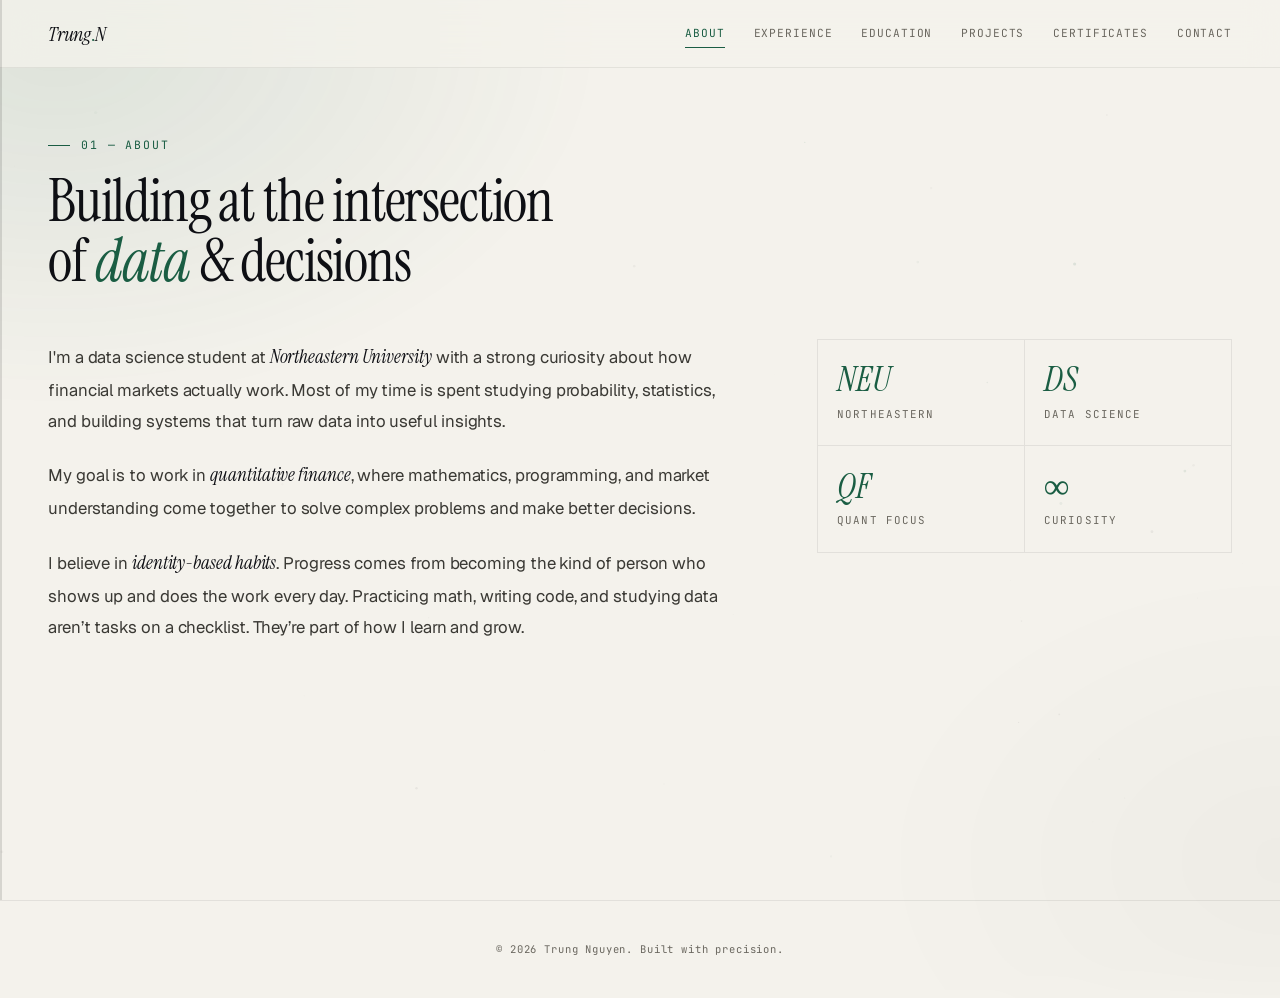
==== commit 0bd0feda: "redesign portfolio with editorial-quant system - New design system: single emerald accent, Instrumen" ====
--- a/about.html
+++ b/about.html
@@ -5,27 +5,17 @@
   <meta name="viewport" content="width=device-width, initial-scale=1.0">
   <script>(function(){var t=localStorage.getItem('theme')||'light';document.documentElement.setAttribute('data-theme',t);})();</script>
   <title>About — Trung Nguyen</title>
-  <link href="https://fonts.googleapis.com/css2?family=Playfair+Display:ital,wght@0,400;0,700;0,900;1,400&family=DM+Sans:wght@300;400;500;700&family=JetBrains+Mono:wght@300;400;500&display=swap" rel="stylesheet">
+  <link rel="preconnect" href="https://fonts.googleapis.com">
+  <link rel="preconnect" href="https://fonts.gstatic.com" crossorigin>
+  <link href="https://fonts.googleapis.com/css2?family=Geist:wght@300;400;500;600;700&family=Instrument+Serif:ital@0;1&family=JetBrains+Mono:wght@300;400;500&display=swap" rel="stylesheet">
   <link rel="icon" type="image/svg+xml" href="assets/img/favicon.svg">
   <link rel="stylesheet" href="assets/css/style.css">
 </head>
 <body>
 
-<!-- Background -->
-<div class="bg-blob bg-blob-1"></div>
-<div class="bg-blob bg-blob-2"></div>
-<div class="bg-blob bg-blob-3"></div>
-<div class="bg-blob bg-blob-4"></div>
 <canvas id="particleCanvas"></canvas>
-<div class="scanlines"></div>
-<div class="vignette"></div>
-
-<!-- Theme toggle -->
-<button class="theme-toggle" id="themeToggle" aria-label="Toggle theme">
-  <div class="theme-toggle-thumb">
-    <svg viewBox="0 0 24 24"><path d="M21 12.79A9 9 0 1 1 11.21 3 7 7 0 0 0 21 12.79z"/></svg>
-  </div>
-</button>
+<div class="grain"></div>
+<div class="scroll-rail"><div class="scroll-rail-fill"></div></div>
 
 <!-- Navbar -->
 <nav class="top-nav">
@@ -43,12 +33,12 @@
 <!-- Content -->
 <main class="page-content">
   <div class="section-tag reveal">01 — About</div>
-  <h2 class="section-title reveal">Building at the intersection<br>of data & decisions</h2>
+  <h2 class="section-title reveal">Building at the intersection<br>of <em>data</em> &amp; decisions</h2>
 
   <div class="about-content">
     <div class="about-text">
       <p class="reveal">I'm a data science student at <em>Northeastern University</em> with a strong curiosity about how financial markets actually work. Most of my time is spent studying probability, statistics, and building systems that turn raw data into useful insights.</p>
-      <p class="reveal">My goal is to work in <em>Financial Engineer</em> field, where mathematics, programming, and market understanding come together to solve complex problems and make better decisions.</p>
+      <p class="reveal">My goal is to work in <em>quantitative finance</em>, where mathematics, programming, and market understanding come together to solve complex problems and make better decisions.</p>
       <p class="reveal">I believe in <em>identity-based habits</em>. Progress comes from becoming the kind of person who shows up and does the work every day. Practicing math, writing code, and studying data aren’t tasks on a checklist. They’re part of how I learn and grow.</p>
     </div>
     <div class="about-stats reveal">
--- a/assets/css/style.css
+++ b/assets/css/style.css
@@ -1,88 +1,197 @@
-/* ===== VARIABLES ===== */
+/* ============================================================
+   Trung Nguyen — Portfolio
+   Design system: editorial-quant. One accent, generous space,
+   GPU-only motion (transform/opacity).
+   ============================================================ */
+
+/* ===== TOKENS ===== */
 :root {
-  --bg: #0a0a0c;
-  --bg-card: #111116;
-  --text-primary: #e8e6e1;
-  --text-secondary: #a0a098;
-  --text-muted: #6a6a62;
-  --accent: #c9f06b;
-  --accent-dim: #8aad3a;
-  --accent-glow: rgba(201, 240, 107, 0.12);
-  --border: #1e1e24;
-  --serif: 'Playfair Display', Georgia, serif;
-  --sans: 'DM Sans', -apple-system, sans-serif;
-  --mono: 'JetBrains Mono', monospace;
-}
-
-/* Light theme overrides */
+  /* Dark (default) */
+  --bg: #0B0C10;
+  --bg-elev: #13141A;
+  --bg-soft: #181A22;
+
+  --text-primary: #EDEBE6;
+  --text-secondary: #A8A49A;
+  --text-muted: #6A6760;
+
+  /* Single accent — deep institutional emerald */
+  --accent: #2E8A65;
+  --accent-soft: #1F5C44;
+  --accent-glow: rgba(46, 138, 101, 0.14);
+
+  --border: rgba(255, 255, 255, 0.07);
+  --border-strong: rgba(255, 255, 255, 0.12);
+  --rule: rgba(255, 255, 255, 0.04);
+
+  /* Type stacks. Editorial serif (Instrument), Geist Sans, JetBrains Mono. */
+  --serif: 'Instrument Serif', 'Times New Roman', Georgia, serif;
+  --sans: 'Geist', -apple-system, BlinkMacSystemFont, 'Segoe UI', sans-serif;
+  --mono: 'JetBrains Mono', ui-monospace, SFMono-Regular, Menlo, monospace;
+
+  /* Motion */
+  --ease-out: cubic-bezier(0.16, 1, 0.3, 1);
+  --ease-spring: cubic-bezier(0.34, 1.56, 0.64, 1);
+}
+
 [data-theme="light"] {
-  --bg: #f5f4f0;
-  --bg-card: #ffffff;
-  --text-primary: #1a1a1e;
-  --text-secondary: #55554e;
-  --text-muted: #7a7a72;
-  --accent: #5a8a1a;
-  --accent-dim: #4a7515;
-  --accent-glow: rgba(90, 138, 26, 0.1);
-  --border: #ddd8d0;
-}
-
-[data-theme="light"] .bg-blob { opacity: 0.12; }
-[data-theme="light"] .scanlines { opacity: 0.008; }
-[data-theme="light"] .vignette { background: radial-gradient(ellipse at center, transparent 50%, rgba(0,0,0,0.08) 100%); }
-[data-theme="light"] #particleCanvas { opacity: 0.3; }
-[data-theme="light"] .top-nav { background: rgba(245,244,240,0.8); }
-[data-theme="light"] .stat-box { background: var(--bg-card); border-color: var(--border); }
-[data-theme="light"] .edu-card { background: var(--bg-card); }
-[data-theme="light"] .proj-card { background: var(--bg-card); }
-[data-theme="light"] .cert-item { background: var(--bg-card); }
-[data-theme="light"] .contact-link { background: var(--bg-card); }
-
-/* ===== THEME TOGGLE — LIGHT SWITCH ===== */
+  --bg: #F4F2EC;
+  --bg-elev: #FFFFFF;
+  --bg-soft: #ECE9E1;
+
+  --text-primary: #0E0F14;
+  --text-secondary: #3A3934;
+  --text-muted: #6A675F;
+
+  --accent: #1A5D43;
+  --accent-soft: #0F4530;
+  --accent-glow: rgba(26, 93, 67, 0.10);
+
+  --border: rgba(0, 0, 0, 0.12);
+  --border-strong: rgba(0, 0, 0, 0.20);
+  --rule: rgba(0, 0, 0, 0.07);
+}
+
+/* ===== RESET ===== */
+*, *::before, *::after { margin: 0; padding: 0; box-sizing: border-box; }
+
+html {
+  scroll-behavior: smooth;
+  scrollbar-width: thin;
+  scrollbar-color: var(--accent-soft) transparent;
+  background: var(--bg);
+}
+
+body {
+  font-family: var(--sans);
+  background: var(--bg);
+  color: var(--text-primary);
+  font-feature-settings: "ss01", "ss02", "cv11";
+  line-height: 1.6;
+  min-height: 100dvh;
+  overflow-x: hidden;
+  -webkit-font-smoothing: antialiased;
+  -moz-osx-font-smoothing: grayscale;
+  letter-spacing: -0.005em;
+}
+
+::selection { background: var(--accent); color: #FFFFFF; }
+
+a { color: inherit; text-decoration: none; }
+
+/* ===== AMBIENT BACKGROUND ===== */
+/* One soft mesh gradient on body — subtle, no flicker, no scroll repaint. */
+body::before {
+  content: "";
+  position: fixed;
+  inset: -10%;
+  z-index: 0;
+  pointer-events: none;
+  background:
+    radial-gradient(900px 600px at 12% 12%, var(--accent-glow), transparent 60%),
+    radial-gradient(700px 500px at 92% 88%, rgba(255,255,255,0.04), transparent 60%);
+  filter: blur(20px);
+  opacity: 0.85;
+}
+
+[data-theme="light"] body::before {
+  background:
+    radial-gradient(900px 600px at 12% 12%, var(--accent-glow), transparent 60%),
+    radial-gradient(700px 500px at 92% 88%, rgba(0,0,0,0.025), transparent 60%);
+  opacity: 1;
+}
+
+/* Particle canvas — dialed down. */
+#particleCanvas {
+  position: fixed;
+  inset: 0;
+  z-index: 0;
+  pointer-events: none;
+  opacity: 0.55;
+}
+[data-theme="light"] #particleCanvas { opacity: 0.35; }
+
+/* Legacy decoration nodes — kept harmless so existing HTML doesn't break. */
+.bg-blob, .scanlines, .vignette { display: none; }
+
+/* Grain overlay — fixed, non-scrolling, GPU-friendly. */
+.grain {
+  position: fixed;
+  inset: 0;
+  z-index: 1;
+  pointer-events: none;
+  opacity: 0.035;
+  mix-blend-mode: overlay;
+  background-image: url("data:image/svg+xml;utf8,<svg xmlns='http://www.w3.org/2000/svg' width='160' height='160'><filter id='n'><feTurbulence type='fractalNoise' baseFrequency='0.9' numOctaves='2' stitchTiles='stitch'/></filter><rect width='100%' height='100%' filter='url(%23n)'/></svg>");
+}
+
+/* Scroll-progress vertical rail (fixed, on left edge). */
+.scroll-rail {
+  position: fixed;
+  top: 0;
+  left: 0;
+  width: 2px;
+  height: 100dvh;
+  z-index: 200;
+  pointer-events: none;
+}
+.scroll-rail::before {
+  content: "";
+  position: absolute;
+  inset: 0;
+  background: var(--border);
+}
+.scroll-rail-fill {
+  position: absolute;
+  top: 0;
+  left: 0;
+  width: 100%;
+  height: 100%;
+  background: linear-gradient(180deg, var(--accent), var(--accent-soft));
+  transform-origin: top center;
+  transform: scaleY(0);
+  will-change: transform;
+}
+
+/* ===== THEME TOGGLE (refined) ===== */
 .theme-toggle {
   position: fixed;
-  z-index: 200;
-  width: 36px;
-  height: 64px;
-  border-radius: 18px;
-  border: 2px solid var(--border);
-  background: var(--bg-card);
+  top: 1.4rem;
+  right: 2rem;
+  z-index: 210;
+  width: 32px;
+  height: 56px;
+  border-radius: 16px;
+  border: 1px solid var(--border-strong);
+  background: var(--bg-elev);
   cursor: pointer;
   display: flex;
-  flex-direction: column;
-  align-items: center;
-  justify-content: flex-start;
-  padding: 4px;
-  transition: all 0.4s ease;
-  box-shadow: inset 0 2px 6px rgba(0,0,0,0.3), 0 1px 3px rgba(0,0,0,0.2);
-}
-
-/* Default position: below navbar for inner pages */
-.theme-toggle {
-  top: 5rem;
-  right: 2rem;
-}
-
-.theme-toggle:hover {
-  border-color: var(--accent);
-  box-shadow: inset 0 2px 6px rgba(0,0,0,0.3), 0 0 12px var(--accent-glow);
-}
+  align-items: flex-start;
+  justify-content: center;
+  padding: 3px;
+  transition: border-color 0.3s var(--ease-out), transform 0.3s var(--ease-out);
+}
+.theme-toggle:hover { border-color: var(--accent); transform: translateY(-1px); }
+.theme-toggle:active { transform: translateY(0) scale(0.97); }
 
 .theme-toggle-thumb {
-  width: 26px;
-  height: 26px;
+  width: 24px;
+  height: 24px;
   border-radius: 50%;
   background: var(--text-muted);
-  transition: all 0.35s cubic-bezier(0.16, 1, 0.3, 1);
+  transition: transform 0.4s var(--ease-spring), background 0.3s var(--ease-out);
   display: flex;
   align-items: center;
   justify-content: center;
-  box-shadow: 0 2px 4px rgba(0,0,0,0.3);
-}
-
+  transform: translateY(0);
+}
+[data-theme="light"] .theme-toggle-thumb {
+  transform: translateY(26px);
+  background: var(--accent);
+}
 .theme-toggle-thumb svg {
-  width: 14px;
-  height: 14px;
+  width: 12px;
+  height: 12px;
   stroke: var(--bg);
   fill: none;
   stroke-width: 2;
@@ -90,1038 +199,784 @@
   stroke-linejoin: round;
 }
 
-/* Dark mode: thumb at top (switch OFF) */
-.theme-toggle-thumb {
-  transform: translateY(0);
-}
-
-/* Light mode: thumb at bottom (switch ON), glowing */
-[data-theme="light"] .theme-toggle-thumb {
-  transform: translateY(30px);
-  background: var(--accent);
-  box-shadow: 0 0 10px var(--accent-glow), 0 2px 4px rgba(0,0,0,0.1);
-}
-
-[data-theme="light"] .theme-toggle {
-  border-color: var(--accent);
-  box-shadow: inset 0 1px 4px rgba(0,0,0,0.05), 0 1px 3px rgba(0,0,0,0.05);
-}
-
-/* Small label under the switch */
-.theme-toggle-label {
-  position: absolute;
-  bottom: -20px;
-  left: 50%;
-  transform: translateX(-50%);
-  font-family: var(--mono);
-  font-size: 0.5rem;
-  color: var(--text-muted);
-  letter-spacing: 0.08em;
-  text-transform: uppercase;
-  white-space: nowrap;
-  opacity: 0;
-  transition: opacity 0.3s;
-}
-
-.theme-toggle:hover .theme-toggle-label {
-  opacity: 1;
-}
-
-* { margin: 0; padding: 0; box-sizing: border-box; }
-
-html {
-  scroll-behavior: smooth;
-  scrollbar-width: thin;
-  scrollbar-color: var(--accent-dim) var(--bg);
-}
-
-body {
-  font-family: var(--sans);
-  background: var(--bg);
-  color: var(--text-primary);
-  line-height: 1.7;
-  min-height: 100vh;
-  overflow-x: hidden;
-}
-
-::selection {
-  background: var(--accent);
-  color: var(--bg);
-}
-
-/* ===== BACKGROUND EFFECTS ===== */
-.bg-blob {
-  position: fixed;
-  border-radius: 50%;
-  pointer-events: none;
-  z-index: 0;
-  filter: blur(150px);
-  opacity: 0.35;
-}
-
-.bg-blob-1 {
-  width: 700px; height: 700px; top: -20%; left: -10%;
-  background: radial-gradient(circle, rgba(201,240,107,0.2), transparent 70%);
-  animation: blobFloat1 24s ease-in-out infinite;
-}
-
-.bg-blob-2 {
-  width: 550px; height: 550px; bottom: -15%; right: -8%;
-  background: radial-gradient(circle, rgba(80,180,240,0.1), transparent 70%);
-  animation: blobFloat2 28s ease-in-out infinite;
-}
-
-.bg-blob-3 {
-  width: 450px; height: 450px; top: 35%; left: 45%;
-  background: radial-gradient(circle, rgba(201,240,107,0.1), transparent 70%);
-  animation: blobFloat3 22s ease-in-out infinite;
-}
-
-.bg-blob-4 {
-  width: 350px; height: 350px; top: 60%; left: 10%;
-  background: radial-gradient(circle, rgba(160,120,255,0.06), transparent 70%);
-  animation: blobFloat4 30s ease-in-out infinite;
-}
-
-#particleCanvas {
-  position: fixed;
-  inset: 0;
-  z-index: 0;
-  pointer-events: none;
-}
-
-.scanlines {
-  position: fixed; inset: 0; z-index: 0; pointer-events: none; opacity: 0.02;
-  background: repeating-linear-gradient(0deg, transparent, transparent 2px, rgba(201,240,107,0.08) 2px, rgba(201,240,107,0.08) 4px);
-}
-
-.vignette {
-  position: fixed; inset: 0; z-index: 0; pointer-events: none;
-  background: radial-gradient(ellipse at center, transparent 40%, rgba(0,0,0,0.6) 100%);
-}
-
-/* ===== TOP NAVBAR ===== */
+/* ===== NAV ===== */
 .top-nav {
   position: fixed;
   top: 0; left: 0; right: 0;
   z-index: 100;
-  padding: 1.2rem 4rem;
+  padding: 1.1rem 3rem;
   display: flex;
   justify-content: space-between;
   align-items: center;
-  border-bottom: 1px solid var(--border);
-  background: rgba(10,10,12,0.7);
-  backdrop-filter: blur(16px);
+  border-bottom: 1px solid var(--rule);
+  background: color-mix(in srgb, var(--bg) 78%, transparent);
+  backdrop-filter: blur(16px) saturate(140%);
+  -webkit-backdrop-filter: blur(16px) saturate(140%);
 }
 
 .top-nav-logo {
   font-family: var(--serif);
-  font-size: 1.15rem;
-  font-weight: 700;
+  font-size: 1.25rem;
+  letter-spacing: -0.01em;
   color: var(--text-primary);
-  text-decoration: none;
-}
-
-.top-nav-logo span {
-  color: var(--accent);
-}
+  font-style: italic;
+}
+.top-nav-logo span { color: var(--accent); font-style: normal; }
 
 .top-nav-links {
   display: flex;
-  gap: 2.2rem;
+  gap: 1.8rem;
 }
 
 .top-nav-links a {
   font-family: var(--mono);
-  font-size: 0.72rem;
-  color: var(--text-muted);
-  text-decoration: none;
-  letter-spacing: 0.07em;
+  font-size: 0.7rem;
+  color: var(--text-muted);
+  letter-spacing: 0.08em;
   text-transform: uppercase;
-  transition: color 0.3s;
+  transition: color 0.25s var(--ease-out);
   position: relative;
-}
-
+  padding: 0.2rem 0;
+}
+.top-nav-links a:hover { color: var(--text-primary); }
 .top-nav-links a::after {
-  content: '';
+  content: "";
   position: absolute;
-  bottom: -4px; left: 0;
+  left: 0; bottom: -2px;
   width: 0; height: 1px;
   background: var(--accent);
-  transition: width 0.3s ease;
-}
-
-.top-nav-links a:hover {
-  color: var(--text-secondary);
-}
-
-.top-nav-links a:hover::after {
-  width: 100%;
-}
-
-.top-nav-links a.active {
-  color: var(--accent);
-}
-
-.top-nav-links a.active::after {
-  width: 100%;
-}
-
-/* ===== PAGE CONTENT ===== */
+  transition: width 0.35s var(--ease-out);
+}
+.top-nav-links a:hover::after,
+.top-nav-links a.active::after { width: 100%; }
+.top-nav-links a.active { color: var(--accent); }
+
+/* ===== TYPOGRAPHY PRIMITIVES ===== */
+.section-tag {
+  font-family: var(--mono);
+  font-size: 0.72rem;
+  color: var(--accent);
+  text-transform: uppercase;
+  letter-spacing: 0.16em;
+  margin-bottom: 1rem;
+  display: inline-flex;
+  align-items: center;
+  gap: 0.7rem;
+}
+.section-tag::before {
+  content: "";
+  width: 22px; height: 1px;
+  background: var(--accent);
+}
+
+.section-title {
+  font-family: var(--serif);
+  font-size: clamp(2.4rem, 4.6vw, 4rem);
+  font-weight: 400;
+  letter-spacing: -0.02em;
+  line-height: 1.02;
+  margin-bottom: 3rem;
+  color: var(--text-primary);
+}
+.section-title em {
+  font-style: italic;
+  color: var(--accent);
+}
+
+.eyebrow {
+  font-family: var(--mono);
+  font-size: 0.68rem;
+  color: var(--text-muted);
+  text-transform: uppercase;
+  letter-spacing: 0.14em;
+}
+
+/* ===== PAGE CONTAINER ===== */
 .page-content {
   position: relative;
-  z-index: 1;
-  max-width: 1300px;
+  z-index: 2;
+  max-width: 1280px;
   margin: 0 auto;
-  padding: 8rem 4rem 5rem;
-  min-height: 100vh;
-}
-
-.section-tag {
-  font-family: var(--mono);
-  font-size: 0.8rem;
-  color: var(--accent);
-  text-transform: uppercase;
-  letter-spacing: 0.15em;
-  margin-bottom: 0.8rem;
-  display: flex;
-  align-items: center;
-  gap: 0.8rem;
-}
-
-.section-tag::before {
-  content: '';
-  width: 30px;
-  height: 1px;
-  background: var(--accent);
-}
-
-.section-title {
-  font-family: var(--serif);
-  font-size: clamp(2.2rem, 4vw, 3.2rem);
-  font-weight: 700;
-  letter-spacing: -0.02em;
-  line-height: 1.15;
-  margin-bottom: 3rem;
+  padding: 8rem 3rem 5rem;
+  min-height: 100dvh;
 }
 
 /* ===== ABOUT ===== */
 .about-content {
   display: grid;
-  grid-template-columns: 1.6fr 1fr;
-  gap: 3.5rem;
-}
-
+  grid-template-columns: 1.7fr 1fr;
+  gap: 4rem;
+  align-items: start;
+}
 .about-text p {
   color: var(--text-secondary);
-  font-size: 1.08rem;
-  margin-bottom: 1.4rem;
+  font-size: 1.05rem;
+  margin-bottom: 1.3rem;
   line-height: 1.85;
-}
-
+  max-width: 62ch;
+}
 .about-text em {
-  color: var(--accent);
-  font-style: normal;
-  font-weight: 500;
-}
-
+  font-style: italic;
+  color: var(--text-primary);
+  font-family: var(--serif);
+  font-size: 1.15em;
+}
 .about-stats {
   display: grid;
   grid-template-columns: 1fr 1fr;
-  gap: 1.2rem;
-}
-
+  gap: 0;
+  border-top: 1px solid var(--rule);
+  border-left: 1px solid var(--rule);
+}
 .stat-box {
-  background: var(--bg-card);
-  border: 1px solid var(--border);
-  border-radius: 3px;
-  padding: 1.4rem;
-  transition: all 0.3s;
-}
-
-.stat-box:hover {
-  border-color: rgba(201,240,107,0.2);
-}
-
+  background: transparent;
+  border: none;
+  border-right: 1px solid var(--rule);
+  border-bottom: 1px solid var(--rule);
+  padding: 1.4rem 1.2rem;
+  transition: background 0.3s var(--ease-out);
+}
+.stat-box:hover { background: var(--accent-glow); }
 .stat-num {
   font-family: var(--serif);
-  font-size: 2rem;
-  font-weight: 900;
+  font-size: 2.2rem;
+  font-weight: 400;
+  font-style: italic;
   color: var(--accent);
   line-height: 1;
 }
-
 .stat-label {
   font-family: var(--mono);
-  font-size: 0.72rem;
+  font-size: 0.68rem;
   color: var(--text-muted);
   text-transform: uppercase;
-  letter-spacing: 0.08em;
+  letter-spacing: 0.1em;
   margin-top: 0.5rem;
 }
 
-/* ===== EXPERIENCE ===== */
+/* ===== EXPERIENCE / TIMELINE ===== */
 .timeline {
   display: flex;
   flex-direction: column;
-  gap: 3rem;
-  padding-left: 2.5rem;
+  gap: 0;
+  padding-left: 0;
   position: relative;
 }
-
-.timeline::before {
-  content: '';
-  position: absolute;
-  left: 0; top: 0; bottom: 0;
-  width: 1px;
-  background: linear-gradient(180deg, var(--accent), var(--border), transparent);
-}
-
+.timeline::before { display: none; }
 .tl-item {
   position: relative;
   display: grid;
   grid-template-columns: 180px 1fr;
   gap: 2.5rem;
-}
-
-.tl-item::before {
-  content: '';
+  padding: 2rem 0;
+  border-top: 1px solid var(--rule);
+  transition: padding-left 0.4s var(--ease-out);
+}
+.tl-item:last-child { border-bottom: 1px solid var(--rule); }
+.tl-item::before { display: none; }
+.tl-item::after {
+  content: "";
   position: absolute;
-  left: -2.5rem; top: 8px;
-  width: 10px; height: 10px;
-  border-radius: 50%;
+  left: 0; top: 0; bottom: 0;
+  width: 2px;
   background: var(--accent);
-  transform: translateX(-4.5px);
-  box-shadow: 0 0 12px var(--accent-glow);
-}
-
+  transform: scaleY(0);
+  transform-origin: top;
+  transition: transform 0.5s var(--ease-out);
+}
+.tl-item:hover { padding-left: 1.2rem; }
+.tl-item:hover::after { transform: scaleY(1); }
 .tl-date {
   font-family: var(--mono);
-  font-size: 0.82rem;
-  color: var(--accent-dim);
+  font-size: 0.78rem;
+  color: var(--accent);
   letter-spacing: 0.04em;
-  padding-top: 3px;
-}
-
+  padding-top: 6px;
+}
 .tl-role {
   font-family: var(--serif);
-  font-size: 1.4rem;
-  font-weight: 700;
-  margin-bottom: 0.25rem;
-}
-
+  font-size: 1.6rem;
+  font-weight: 400;
+  margin-bottom: 0.2rem;
+  letter-spacing: -0.01em;
+  color: var(--text-primary);
+}
 .tl-company {
-  font-size: 1rem;
+  font-size: 0.92rem;
   color: var(--text-secondary);
-  margin-bottom: 0.7rem;
-}
-
+  margin-bottom: 0.8rem;
+  font-family: var(--mono);
+  letter-spacing: 0.01em;
+}
 .tl-desc {
   color: var(--text-muted);
-  font-size: 1rem;
+  font-size: 0.98rem;
   line-height: 1.8;
-  max-width: 750px;
+  max-width: 68ch;
 }
 
 /* ===== EDUCATION ===== */
 .edu-grid {
   display: grid;
   grid-template-columns: 1fr;
-  gap: 2rem;
-}
-
+  gap: 1rem;
+}
 .edu-card {
-  background: var(--bg-card);
+  background: var(--bg-elev);
   border: 1px solid var(--border);
-  border-radius: 3px;
+  border-radius: 6px;
   padding: 2rem;
-  transition: all 0.4s;
+  transition: border-color 0.3s var(--ease-out), transform 0.3s var(--ease-out);
   position: relative;
   overflow: hidden;
 }
-
 .edu-card::before {
-  content: '';
+  content: "";
   position: absolute;
   top: 0; left: 0; right: 0;
-  height: 2px;
-  background: linear-gradient(90deg, var(--accent), transparent);
+  height: 1px;
+  background: linear-gradient(90deg, var(--accent), transparent 60%);
   opacity: 0;
-  transition: opacity 0.4s;
-}
-
+  transition: opacity 0.4s var(--ease-out);
+}
 .edu-card:hover::before { opacity: 1; }
-.edu-card:hover { border-color: rgba(201,240,107,0.2); }
-
-.edu-card.expanded {
-  overflow: visible;
-}
-
-/* Expandable card */
-.edu-expandable {
-  cursor: pointer;
-  user-select: none;
-}
-
+.edu-card:hover { border-color: var(--border-strong); }
+.edu-card.expanded { overflow: visible; }
+
+.edu-expandable { cursor: pointer; user-select: none; }
 .edu-card-header {
   display: flex;
   justify-content: space-between;
   align-items: flex-start;
-}
-
+  gap: 1rem;
+}
 .edu-toggle-icon {
   color: var(--text-muted);
-  transition: transform 0.8s cubic-bezier(0.4, 0, 0.2, 1), color 0.4s;
+  transition: transform 0.6s var(--ease-out), color 0.3s var(--ease-out);
   flex-shrink: 0;
-  margin-top: 0.2rem;
-}
-
+}
 .edu-expandable:hover > .edu-card-header .edu-toggle-icon,
-.edu-expandable:hover > .edu-subcard-header .edu-toggle-icon {
-  color: var(--accent);
-}
-
+.edu-expandable:hover > .edu-subcard-header .edu-toggle-icon { color: var(--accent); }
 .edu-expandable.expanded > .edu-card-header .edu-toggle-icon,
 .edu-expandable.expanded > .edu-subcard-header .edu-toggle-icon {
   transform: rotate(180deg);
   color: var(--accent);
 }
-
-.edu-expandable.expanded {
-  border-color: rgba(201,240,107,0.2);
-}
-
-.edu-expandable.expanded::before {
-  opacity: 1;
-}
-
-/* Dropdown content */
+.edu-expandable.expanded { border-color: var(--border-strong); }
+.edu-expandable.expanded::before { opacity: 1; }
+
 .edu-dropdown {
   max-height: 0;
   overflow: hidden;
-  transition: max-height 1.2s cubic-bezier(0.4, 0, 0.2, 1), opacity 0.8s ease;
+  transition: max-height 0.8s var(--ease-out), opacity 0.5s ease;
   opacity: 0;
 }
-
 .edu-expandable.expanded > .edu-dropdown {
   max-height: 3000px;
   opacity: 1;
   overflow: visible;
 }
-
 .edu-dropdown-inner {
-  padding-top: 2rem;
-  border-top: 1px solid var(--border);
+  padding-top: 1.8rem;
+  border-top: 1px solid var(--rule);
   margin-top: 1.5rem;
-  animation: none;
-}
-
+}
 .edu-expandable.expanded .edu-dropdown-inner {
-  animation: dropdownFadeIn 0.9s ease 0.2s backwards;
-}
-
+  animation: dropdownFadeIn 0.6s var(--ease-out) 0.1s backwards;
+}
 @keyframes dropdownFadeIn {
-  from { opacity: 0; transform: translateY(-10px); }
+  from { opacity: 0; transform: translateY(-8px); }
   to { opacity: 1; transform: translateY(0); }
 }
 
-/* Course category heading */
 .edu-course-heading {
   font-family: var(--mono);
-  font-size: 0.78rem;
+  font-size: 0.74rem;
   color: var(--accent);
   text-transform: uppercase;
-  letter-spacing: 0.1em;
-  margin-bottom: 0.8rem;
-  margin-top: 1.8rem;
+  letter-spacing: 0.12em;
+  margin: 1.8rem 0 0.8rem;
   display: flex;
   align-items: center;
   gap: 0.6rem;
 }
-
 .edu-course-heading::before {
-  content: '';
-  width: 6px;
-  height: 6px;
-  border-radius: 50%;
+  content: "";
+  width: 4px; height: 4px;
   background: var(--accent);
   flex-shrink: 0;
 }
-
-.edu-dropdown-inner .edu-course-heading:first-child {
-  margin-top: 0;
-}
-
-/* Course table */
+.edu-dropdown-inner .edu-course-heading:first-child { margin-top: 0; }
+
 .edu-course-table {
   width: 100%;
   border-collapse: collapse;
-  margin-bottom: 0.5rem;
-}
-
+}
 .edu-course-table thead th {
   font-family: var(--mono);
-  font-size: 0.68rem;
+  font-size: 0.66rem;
   color: var(--text-muted);
   text-transform: uppercase;
-  letter-spacing: 0.08em;
+  letter-spacing: 0.1em;
   text-align: left;
-  padding: 0.6rem 1rem;
-  border-bottom: 1px solid var(--border);
-}
-
-.edu-course-table thead th:last-child {
-  text-align: center;
-  width: 70px;
-}
-
-.edu-course-table tbody tr {
-  transition: background 0.2s;
-}
-
-.edu-course-table tbody tr:hover {
-  background: rgba(201,240,107,0.03);
-}
-
+  padding: 0.55rem 1rem;
+  border-bottom: 1px solid var(--rule);
+}
+.edu-course-table thead th:last-child { text-align: center; width: 70px; }
+.edu-course-table tbody tr { transition: background 0.2s; }
+.edu-course-table tbody tr:hover { background: var(--accent-glow); }
 .edu-course-table tbody td {
   font-size: 0.92rem;
   color: var(--text-secondary);
-  padding: 0.65rem 1rem;
-  border-bottom: 1px solid rgba(255,255,255,0.03);
-}
-
+  padding: 0.6rem 1rem;
+  border-bottom: 1px solid var(--rule);
+}
 .edu-course-table tbody td:first-child {
   font-family: var(--mono);
-  font-size: 0.8rem;
-  color: var(--accent-dim);
-  letter-spacing: 0.02em;
+  font-size: 0.78rem;
+  color: var(--accent);
   white-space: nowrap;
 }
-
 .edu-course-table tbody td:last-child {
   text-align: center;
   font-family: var(--mono);
-  font-size: 0.85rem;
-  font-weight: 600;
+  font-size: 0.82rem;
   color: var(--text-primary);
 }
 
-/* GPA Badge */
 .edu-gpa-badge {
   display: inline-flex;
   align-items: center;
   gap: 1rem;
   margin-top: 2rem;
-  padding: 0.8rem 1.5rem;
-  background: rgba(201,240,107,0.05);
-  border: 1px solid rgba(201,240,107,0.15);
+  padding: 0.7rem 1.4rem;
+  background: var(--accent-glow);
+  border: 1px solid color-mix(in srgb, var(--accent) 35%, transparent);
   border-radius: 4px;
 }
-
 .edu-gpa-label {
   font-family: var(--mono);
-  font-size: 0.75rem;
+  font-size: 0.72rem;
   color: var(--text-muted);
   text-transform: uppercase;
-  letter-spacing: 0.08em;
-}
-
+  letter-spacing: 0.1em;
+}
 .edu-gpa-value {
   font-family: var(--serif);
-  font-size: 1.6rem;
-  font-weight: 900;
-  color: var(--accent);
-}
-
-/* Self-education sections */
+  font-size: 1.7rem;
+  font-style: italic;
+  color: var(--accent);
+}
+
 .edu-self-sections {
   margin-top: 1.5rem;
   padding-top: 1.5rem;
-  border-top: 1px solid var(--border);
-}
-
-.edu-self-section {
-  margin-bottom: 2rem;
-}
-
-.edu-self-section:last-child {
-  margin-bottom: 0;
-}
-
-.edu-self-items {
-  display: flex;
-  flex-direction: column;
-  gap: 0.6rem;
-}
-
+  border-top: 1px solid var(--rule);
+}
+.edu-self-section { margin-bottom: 2rem; }
+.edu-self-section:last-child { margin-bottom: 0; }
+.edu-self-items { display: flex; flex-direction: column; gap: 0.5rem; }
 .edu-self-item {
   display: flex;
-  justify-content: flex-start;
   align-items: center;
   gap: 1rem;
   padding: 0.6rem 1rem;
-  border-left: 2px solid var(--border);
-  transition: all 0.3s ease;
+  border-left: 2px solid var(--rule);
+  transition: border-left-color 0.3s var(--ease-out), background 0.3s var(--ease-out), padding-left 0.3s var(--ease-out);
   flex-wrap: wrap;
 }
-
 .edu-self-item:hover {
   border-left-color: var(--accent);
-  background: rgba(201,240,107,0.02);
+  background: var(--accent-glow);
   padding-left: 1.2rem;
 }
-
-.edu-self-title {
-  font-size: 0.95rem;
-  color: var(--text-primary);
-  font-weight: 500;
-}
-
+.edu-self-title { font-size: 0.95rem; color: var(--text-primary); font-weight: 500; }
 .edu-self-author {
   font-family: var(--mono);
-  font-size: 0.75rem;
+  font-size: 0.74rem;
   color: var(--text-muted);
   letter-spacing: 0.02em;
   flex-shrink: 0;
   margin-left: 1.5rem;
 }
-
-/* View Certificate link */
 .edu-view-cert {
   font-family: var(--mono);
   font-size: 0.7rem;
-  color: var(--accent-dim);
-  text-decoration: none;
-  letter-spacing: 0.03em;
-  padding: 0.2rem 0.6rem;
-  border: 1px solid transparent;
+  color: var(--text-muted);
+  letter-spacing: 0.04em;
+  padding: 0.22rem 0.6rem;
+  border: 1px solid var(--border);
   border-radius: 3px;
-  transition: all 0.3s ease;
+  transition: all 0.3s var(--ease-out);
   white-space: nowrap;
   flex-shrink: 0;
 }
-
 .edu-view-cert:hover {
   color: var(--accent);
-  border-color: rgba(201,240,107,0.25);
-  background: rgba(201,240,107,0.05);
-}
-
-/* ===== EDUCATION SUBCARDS ===== */
-.edu-subcards-stack {
-  display: flex;
-  flex-direction: column;
-  gap: 0.8rem;
-}
-
+  border-color: var(--accent);
+  background: var(--accent-glow);
+}
+
+/* Education subcards */
+.edu-subcards-stack { display: flex; flex-direction: column; gap: 0.7rem; }
 .edu-subcard {
-  background: var(--bg-card);
+  background: var(--bg-elev);
   border: 1px solid var(--border);
-  border-radius: 4px;
+  border-radius: 6px;
   padding: 0;
   cursor: pointer;
   user-select: none;
-  transition: all 0.4s cubic-bezier(0.16, 1, 0.3, 1);
+  transition: border-color 0.3s var(--ease-out), transform 0.3s var(--ease-out), box-shadow 0.3s var(--ease-out);
   position: relative;
   overflow: hidden;
-  align-self: start;
   width: 100%;
 }
-
+.edu-subcard.expanded { overflow: visible; }
+.edu-subcard-accent {
+  height: 2px;
+  background: linear-gradient(90deg, var(--accent), transparent 60%);
+  opacity: 0;
+  transition: opacity 0.3s var(--ease-out);
+}
+.edu-subcard:hover .edu-subcard-accent,
+.edu-subcard.expanded .edu-subcard-accent { opacity: 1; }
+.edu-subcard:hover {
+  border-color: var(--border-strong);
+  transform: translateY(-2px);
+}
 .edu-subcard.expanded {
-  overflow: visible;
-}
-
-/* No full-width span needed in stack layout */
-
-/* Top accent bar */
-.edu-subcard-accent {
-  height: 3px;
-  background: linear-gradient(90deg, var(--accent), transparent);
-  opacity: 0;
-  transition: opacity 0.4s ease;
-}
-
-.edu-subcard:hover .edu-subcard-accent,
-.edu-subcard.expanded .edu-subcard-accent {
-  opacity: 1;
-}
-
-.edu-subcard:hover {
-  border-color: rgba(201,240,107,0.2);
-  transform: translateY(-2px);
-  box-shadow: 0 8px 32px rgba(0,0,0,0.2);
-}
-
-.edu-subcard.expanded {
-  border-color: rgba(201,240,107,0.25);
-  box-shadow: 0 12px 40px rgba(0,0,0,0.25);
+  border-color: var(--border-strong);
   transform: none;
 }
-
 .edu-subcard-header {
   display: flex;
   align-items: center;
   justify-content: space-between;
-  padding: 1.4rem 1.6rem;
-}
-
-.edu-subcard-left {
-  display: flex;
-  align-items: center;
-  gap: 1.2rem;
-}
-
+  padding: 1.3rem 1.5rem;
+}
+.edu-subcard-left { display: flex; align-items: center; gap: 1.2rem; }
 .edu-subcard-num {
   font-family: var(--serif);
-  font-size: 1.8rem;
-  font-weight: 900;
-  color: var(--accent);
-  opacity: 0.2;
+  font-size: 2rem;
+  font-style: italic;
+  color: var(--accent);
+  opacity: 0.35;
   line-height: 1;
-  transition: opacity 0.3s;
   min-width: 36px;
-}
-
+  transition: opacity 0.3s var(--ease-out);
+}
 .edu-subcard:hover .edu-subcard-num,
-.edu-subcard.expanded .edu-subcard-num {
-  opacity: 0.5;
-}
-
-.edu-subcard-info {}
-
+.edu-subcard.expanded .edu-subcard-num { opacity: 0.65; }
 .edu-subcard-title {
   font-family: var(--serif);
-  font-size: 1.15rem;
-  font-weight: 700;
+  font-size: 1.25rem;
+  font-weight: 400;
   color: var(--text-primary);
   margin-bottom: 0.15rem;
-  transition: color 0.3s;
-}
-
-.edu-subcard:hover .edu-subcard-title {
-  color: var(--accent);
-}
-
-.edu-subcard.expanded .edu-subcard-title {
-  color: var(--accent);
-}
-
+  transition: color 0.3s var(--ease-out);
+}
+.edu-subcard:hover .edu-subcard-title,
+.edu-subcard.expanded .edu-subcard-title { color: var(--accent); }
 .edu-subcard-meta {
   font-size: 0.78rem;
   color: var(--text-muted);
-  line-height: 1.4;
-}
-
-.edu-subcard-right {
-  display: flex;
-  align-items: center;
-  gap: 0.8rem;
-  flex-shrink: 0;
-}
-
+  font-family: var(--mono);
+  letter-spacing: 0.02em;
+}
+.edu-subcard-right { display: flex; align-items: center; gap: 0.8rem; flex-shrink: 0; }
 .edu-subcard-count {
   font-family: var(--mono);
-  font-size: 0.68rem;
-  color: var(--text-muted);
-  letter-spacing: 0.04em;
+  font-size: 0.66rem;
+  color: var(--text-muted);
+  letter-spacing: 0.05em;
   padding: 0.25rem 0.6rem;
   border: 1px solid var(--border);
   border-radius: 20px;
-  transition: all 0.3s;
-}
-
+  transition: all 0.3s var(--ease-out);
+}
 .edu-subcard:hover .edu-subcard-count {
-  border-color: rgba(201,240,107,0.2);
-  color: var(--accent-dim);
-}
-
+  border-color: var(--accent);
+  color: var(--accent);
+}
 .edu-subcard-content {
-  padding-top: 0;
-  margin-top: 0;
-  border-top: 1px solid var(--border);
-  padding-left: 1.6rem;
-  padding-right: 1.6rem;
-  padding-bottom: 1.4rem;
-}
-
-/* Status badges for courses */
+  border-top: 1px solid var(--rule);
+  padding: 1.4rem 1.5rem;
+}
+
 .edu-self-status {
   font-family: var(--mono);
-  font-size: 0.68rem;
-  letter-spacing: 0.04em;
+  font-size: 0.66rem;
+  letter-spacing: 0.05em;
   padding: 0.2rem 0.6rem;
   border-radius: 20px;
   flex-shrink: 0;
   margin-left: 1.5rem;
 }
-
 .edu-self-status.completed {
   color: var(--accent);
-  background: rgba(201,240,107,0.08);
-  border: 1px solid rgba(201,240,107,0.15);
-}
-
+  background: var(--accent-glow);
+  border: 1px solid color-mix(in srgb, var(--accent) 30%, transparent);
+}
 .edu-self-status.in-progress {
-  color: #7ec8f0;
-  background: rgba(120,200,240,0.08);
-  border: 1px solid rgba(120,200,240,0.15);
-}
-
-@media (max-width: 768px) {
-  .edu-subcards-stack { gap: 0.6rem; }
+  color: #6F9DD0;
+  background: rgba(111, 157, 208, 0.10);
+  border: 1px solid rgba(111, 157, 208, 0.25);
+}
+[data-theme="light"] .edu-self-status.in-progress {
+  color: #2A66A8;
+  background: rgba(42, 102, 168, 0.08);
+  border: 1px solid rgba(42, 102, 168, 0.25);
 }
 
 .edu-degree {
   font-family: var(--serif);
-  font-size: 1.3rem;
-  font-weight: 700;
-  margin-bottom: 0.4rem;
-}
-
+  font-size: 1.4rem;
+  font-weight: 400;
+  letter-spacing: -0.01em;
+  margin-bottom: 0.3rem;
+}
 .edu-school {
-  color: var(--accent-dim);
-  font-size: 1rem;
-  margin-bottom: 0.25rem;
-}
-
+  color: var(--accent);
+  font-size: 0.95rem;
+  font-family: var(--mono);
+  letter-spacing: 0.02em;
+  margin-bottom: 0.2rem;
+}
 .edu-year {
   font-family: var(--mono);
-  font-size: 0.8rem;
+  font-size: 0.78rem;
   color: var(--text-muted);
   letter-spacing: 0.06em;
   margin-bottom: 1.2rem;
 }
-
 .edu-details {
   color: var(--text-secondary);
   font-size: 1rem;
-  line-height: 1.75;
+  line-height: 1.78;
 }
 
 /* ===== PROJECTS ===== */
 .projects-section-label {
   font-family: var(--serif);
-  font-size: 1.4rem;
-  font-weight: 700;
-  color: var(--accent);
+  font-size: 1.5rem;
+  font-style: italic;
+  font-weight: 400;
+  color: var(--text-primary);
   margin-bottom: 1.5rem;
   padding-bottom: 0.6rem;
-  border-bottom: 1px solid var(--border);
-  display: flex;
-  align-items: center;
-  gap: 0.8rem;
-}
-
+  border-bottom: 1px solid var(--rule);
+  display: flex;
+  align-items: center;
+  gap: 0.7rem;
+}
 .projects-section-label::before {
-  content: '';
-  width: 8px;
-  height: 8px;
-  border-radius: 50%;
+  content: "";
+  width: 6px; height: 6px;
   background: var(--accent);
   flex-shrink: 0;
 }
 
-/* Other Projects dropdown */
 .projects-other-dropdown {
-  margin-top: 4rem;
+  margin-top: 3.5rem;
   border: 1px solid var(--border);
-  border-radius: 4px;
-  background: var(--bg-card);
+  border-radius: 6px;
+  background: var(--bg-elev);
   overflow: hidden;
-  transition: border-color 0.4s;
-}
-
-.projects-other-dropdown:hover {
-  border-color: rgba(201,240,107,0.15);
-}
-
-.projects-other-dropdown.expanded {
-  border-color: rgba(201,240,107,0.2);
-}
-
+  transition: border-color 0.3s var(--ease-out);
+}
+.projects-other-dropdown:hover,
+.projects-other-dropdown.expanded { border-color: var(--border-strong); }
 .projects-other-header {
   display: flex;
   justify-content: space-between;
   align-items: center;
-  padding: 1.4rem 2rem;
+  padding: 1.3rem 1.8rem;
   cursor: pointer;
   user-select: none;
 }
-
 .projects-other-header .projects-section-label {
   margin-bottom: 0;
   padding-bottom: 0;
   border-bottom: none;
 }
-
-.projects-other-toggle {
-  display: flex;
-  align-items: center;
-  gap: 0.8rem;
-  flex-shrink: 0;
-}
-
+.projects-other-toggle { display: flex; align-items: center; gap: 0.8rem; flex-shrink: 0; }
 .projects-other-count {
   font-family: var(--mono);
-  font-size: 0.72rem;
-  color: var(--text-muted);
-  letter-spacing: 0.04em;
-  padding: 0.25rem 0.7rem;
+  font-size: 0.68rem;
+  color: var(--text-muted);
+  letter-spacing: 0.05em;
+  padding: 0.22rem 0.6rem;
   border: 1px solid var(--border);
   border-radius: 20px;
-  transition: all 0.3s;
-}
-
+  transition: all 0.3s var(--ease-out);
+}
 .projects-other-dropdown:hover .projects-other-count {
-  border-color: rgba(201,240,107,0.2);
-  color: var(--accent-dim);
-}
-
+  border-color: var(--accent);
+  color: var(--accent);
+}
 .projects-other-header .edu-toggle-icon {
-  transition: transform 0.8s cubic-bezier(0.4, 0, 0.2, 1), color 0.4s;
-}
-
+  transition: transform 0.6s var(--ease-out), color 0.3s var(--ease-out);
+}
 .projects-other-dropdown.expanded .projects-other-header .edu-toggle-icon {
   transform: rotate(180deg);
   color: var(--accent);
 }
-
 .projects-other-content {
   max-height: 0;
   overflow: hidden;
   opacity: 0;
-  transition: max-height 1.2s cubic-bezier(0.4, 0, 0.2, 1), opacity 0.8s ease;
-}
-
+  transition: max-height 0.8s var(--ease-out), opacity 0.5s ease;
+}
 .projects-other-dropdown.expanded .projects-other-content {
-  max-height: 2000px;
+  max-height: 2400px;
   opacity: 1;
   overflow: visible;
 }
-
-.projects-other-content > .projects-grid {
-  padding: 0 2rem 2rem;
-}
-
+.projects-other-content > .projects-grid { padding: 0 1.8rem 1.8rem; }
+
+/* The "ANTI-3-COL" rule: use zig-zag-friendly 2-col with asymmetry handled per card */
 .projects-grid {
   display: grid;
   grid-template-columns: 1fr 1fr;
-  gap: 1.5rem;
+  gap: 1.2rem;
 }
 
 .proj-card {
-  background: var(--bg-card);
+  --spot-x: 50%;
+  --spot-y: 50%;
+  background: var(--bg-elev);
+  border: 1px solid var(--border);
+  border-radius: 8px;
+  padding: 1.8rem;
+  transition: border-color 0.35s var(--ease-out), transform 0.35s var(--ease-out);
+  position: relative;
+  overflow: hidden;
+}
+.proj-card::before {
+  /* Spotlight border: tracks mouse via CSS custom properties */
+  content: "";
+  position: absolute;
+  inset: 0;
+  border-radius: inherit;
+  padding: 1px;
+  background: radial-gradient(220px circle at var(--spot-x) var(--spot-y),
+    color-mix(in srgb, var(--accent) 50%, transparent), transparent 60%);
+  -webkit-mask: linear-gradient(#000 0 0) content-box, linear-gradient(#000 0 0);
+  mask: linear-gradient(#000 0 0) content-box, linear-gradient(#000 0 0);
+  -webkit-mask-composite: xor;
+          mask-composite: exclude;
+  opacity: 0;
+  transition: opacity 0.4s var(--ease-out);
+  pointer-events: none;
+}
+.proj-card:hover::before { opacity: 1; }
+.proj-card:hover {
+  border-color: var(--border-strong);
+  transform: translateY(-3px);
+}
+
+.proj-num {
+  font-family: var(--mono);
+  font-size: 0.7rem;
+  color: var(--accent);
+  letter-spacing: 0.14em;
+  margin-bottom: 1rem;
+}
+.proj-title {
+  font-family: var(--serif);
+  font-size: 1.5rem;
+  font-weight: 400;
+  margin-bottom: 0.6rem;
+  letter-spacing: -0.01em;
+  color: var(--text-primary);
+}
+.proj-desc {
+  color: var(--text-secondary);
+  font-size: 0.96rem;
+  margin-bottom: 1.3rem;
+  line-height: 1.75;
+}
+.proj-tags { display: flex; flex-wrap: wrap; gap: 0.4rem; }
+.tag {
+  font-family: var(--mono);
+  font-size: 0.68rem;
+  color: var(--text-muted);
+  padding: 0.28rem 0.65rem;
   border: 1px solid var(--border);
   border-radius: 3px;
-  padding: 1.8rem;
-  transition: all 0.4s cubic-bezier(0.16,1,0.3,1);
+  letter-spacing: 0.05em;
+  transition: all 0.25s var(--ease-out);
+}
+.proj-card:hover .tag {
+  border-color: var(--border-strong);
+  color: var(--text-secondary);
+}
+
+.proj-links {
+  display: flex;
+  gap: 1.4rem;
+  margin-top: 1.2rem;
+  flex-wrap: wrap;
+}
+.proj-link {
+  display: inline-flex;
+  align-items: center;
+  gap: 0.4rem;
+  font-family: var(--mono);
+  font-size: 0.74rem;
+  color: var(--text-secondary);
+  letter-spacing: 0.04em;
+  transition: color 0.25s var(--ease-out), transform 0.25s var(--ease-out);
+  padding: 0.35rem 0;
+  border-bottom: 1px solid transparent;
+}
+.proj-link.primary { color: var(--accent); border-bottom-color: var(--accent-soft); }
+.proj-link:hover { color: var(--accent); transform: translateX(3px); }
+
+/* ===== CERTIFICATES ===== */
+.cert-list { display: flex; flex-direction: column; gap: 0; border-top: 1px solid var(--rule); }
+.cert-item {
+  display: flex;
+  align-items: center;
+  gap: 1.4rem;
+  padding: 1.3rem 0.5rem;
+  background: transparent;
+  border: none;
+  border-bottom: 1px solid var(--rule);
+  border-radius: 0;
+  transition: background 0.3s var(--ease-out), padding-left 0.3s var(--ease-out);
   position: relative;
-  overflow: hidden;
-}
-
-.proj-card::before {
-  content: '';
+}
+.cert-item::before {
+  content: "";
   position: absolute;
-  top: 0; left: 0; right: 0;
-  height: 2px;
-  background: linear-gradient(90deg, var(--accent), transparent);
-  opacity: 0;
-  transition: opacity 0.4s;
-}
-
-.proj-card:hover::before { opacity: 1; }
-.proj-card:hover { border-color: rgba(201,240,107,0.2); transform: translateY(-4px); box-shadow: 0 16px 48px rgba(0,0,0,0.3); }
-
-.proj-num {
-  font-family: var(--mono);
-  font-size: 0.75rem;
-  color: var(--accent-dim);
-  letter-spacing: 0.1em;
-  margin-bottom: 0.8rem;
-}
-
-.proj-title {
-  font-family: var(--serif);
-  font-size: 1.3rem;
-  font-weight: 700;
-  margin-bottom: 0.7rem;
-}
-
-.proj-desc {
-  color: var(--text-secondary);
-  font-size: 0.95rem;
-  margin-bottom: 1.4rem;
-  line-height: 1.75;
-}
-
-.proj-tags { display: flex; flex-wrap: wrap; gap: 0.5rem; }
-
-.tag {
-  font-family: var(--mono);
-  font-size: 0.72rem;
-  color: var(--accent-dim);
-  padding: 0.3rem 0.7rem;
-  border: 1px solid var(--border);
-  border-radius: 2px;
-  letter-spacing: 0.04em;
-}
-
-.proj-link {
-  display: inline-block;
-  margin-top: 1.2rem;
-  font-family: var(--mono);
-  font-size: 0.78rem;
-  color: var(--accent-dim);
-  text-decoration: none;
-  letter-spacing: 0.04em;
-  transition: all 0.3s ease;
-  padding: 0.4rem 0;
-  border-bottom: 1px solid transparent;
-}
-
-.proj-link:hover {
-  color: var(--accent);
-  border-bottom-color: var(--accent);
-  transform: translateX(4px);
-}
-
-/* ===== CERTIFICATES ===== */
-.cert-list { display: flex; flex-direction: column; gap: 1rem; }
-
-.cert-item {
-  display: flex;
-  align-items: center;
-  gap: 1.5rem;
-  padding: 1.3rem 1.8rem;
-  background: var(--bg-card);
-  border: 1px solid var(--border);
-  border-radius: 3px;
-  transition: all 0.3s;
-}
-
-.cert-item:hover { border-color: rgba(201,240,107,0.2); transform: translateX(6px); }
-
+  left: 0; top: 0; bottom: 0;
+  width: 2px;
+  background: var(--accent);
+  transform: scaleY(0);
+  transform-origin: top;
+  transition: transform 0.4s var(--ease-out);
+}
+.cert-item:hover { padding-left: 1.5rem; background: var(--accent-glow); }
+.cert-item:hover::before { transform: scaleY(1); }
 .cert-icon {
-  width: 40px; height: 40px;
+  width: 38px; height: 38px;
   border-radius: 50%;
   background: var(--accent-glow);
-  border: 1px solid rgba(201,240,107,0.15);
+  border: 1px solid color-mix(in srgb, var(--accent) 25%, transparent);
   display: flex;
   align-items: center;
   justify-content: center;
   flex-shrink: 0;
 }
-
 .cert-icon svg {
-  width: 18px; height: 18px;
+  width: 17px; height: 17px;
   stroke: var(--accent);
   fill: none;
   stroke-width: 1.5;
   stroke-linecap: round;
   stroke-linejoin: round;
 }
-
 .cert-links {
   display: flex;
   align-items: center;
@@ -1129,266 +984,236 @@
   flex-shrink: 0;
   margin-left: auto;
 }
-
 .cert-verify-link {
   font-family: var(--mono);
   font-size: 0.68rem;
   color: var(--text-muted);
-  text-decoration: none;
-  letter-spacing: 0.03em;
-  padding: 0.2rem 0.55rem;
+  letter-spacing: 0.04em;
+  padding: 0.22rem 0.6rem;
   border: 1px solid var(--border);
   border-radius: 3px;
-  transition: all 0.3s ease;
+  transition: all 0.3s var(--ease-out);
   white-space: nowrap;
   display: inline-flex;
   align-items: center;
   gap: 0.3rem;
 }
-
-.cert-verify-link svg {
-  stroke: currentColor;
-  fill: none;
-  stroke-width: 1.8;
-  stroke-linecap: round;
-  stroke-linejoin: round;
-}
-
-.cert-verify-link:hover {
-  color: var(--accent);
-  border-color: rgba(201,240,107,0.3);
-  background: rgba(201,240,107,0.05);
-}
-
+.cert-verify-link svg { stroke: currentColor; fill: none; stroke-width: 1.8; stroke-linecap: round; stroke-linejoin: round; }
+.cert-verify-link:hover { color: var(--accent); border-color: var(--accent); background: var(--accent-glow); }
 .cert-info { flex: 1; }
-.cert-name { font-weight: 600; font-size: 1.08rem; margin-bottom: 0.2rem; }
-.cert-issuer { font-size: 0.92rem; color: var(--text-secondary); }
-.cert-year { font-family: var(--mono); font-size: 0.82rem; color: var(--text-muted); letter-spacing: 0.06em; }
+.cert-name {
+  font-family: var(--serif);
+  font-weight: 400;
+  font-size: 1.15rem;
+  letter-spacing: -0.01em;
+  margin-bottom: 0.15rem;
+  color: var(--text-primary);
+}
+.cert-issuer { font-size: 0.9rem; color: var(--text-secondary); font-family: var(--mono); letter-spacing: 0.02em; }
+.cert-year { font-family: var(--mono); font-size: 0.78rem; color: var(--text-muted); letter-spacing: 0.06em; }
 
 /* ===== CONTACT ===== */
 .contact-layout {
   display: grid;
-  grid-template-columns: 1fr 1fr;
-  gap: 3rem;
+  grid-template-columns: 1.1fr 1fr;
+  gap: 4rem;
   align-items: start;
 }
-
 .contact-text h3 {
   font-family: var(--serif);
-  font-size: 1.5rem;
-  font-weight: 700;
-  margin-bottom: 0.6rem;
-}
-
+  font-size: 1.7rem;
+  font-weight: 400;
+  letter-spacing: -0.01em;
+  margin-bottom: 0.7rem;
+  color: var(--text-primary);
+}
 .contact-text p {
   color: var(--text-secondary);
-  font-size: 0.95rem;
-  max-width: 420px;
-  margin-bottom: 1.2rem;
-  line-height: 1.7;
-}
-
-.contact-links { display: flex; flex-direction: column; gap: 0.6rem; }
-
+  font-size: 1rem;
+  max-width: 50ch;
+  margin-bottom: 1.4rem;
+  line-height: 1.75;
+}
+.contact-links { display: flex; flex-direction: column; gap: 0.5rem; }
 .contact-link {
   display: flex;
   align-items: center;
   gap: 1rem;
   color: var(--text-secondary);
-  text-decoration: none;
   font-size: 0.95rem;
-  transition: all 0.3s;
-  padding: 0.65rem 1.2rem;
+  transition: color 0.3s var(--ease-out), border-color 0.3s var(--ease-out), padding-left 0.3s var(--ease-out);
+  padding: 0.75rem 1.1rem;
   border: 1px solid var(--border);
-  border-radius: 3px;
-  background: var(--bg-card);
-}
-
-.contact-link:hover { color: var(--accent); border-color: rgba(201,240,107,0.3); transform: translateX(6px); }
-
+  border-radius: 4px;
+  background: var(--bg-elev);
+}
+.contact-link:hover {
+  color: var(--accent);
+  border-color: var(--accent);
+  padding-left: 1.4rem;
+}
 .contact-link svg {
-  width: 18px; height: 18px;
-  stroke: var(--accent-dim);
+  width: 17px; height: 17px;
+  stroke: var(--text-muted);
   fill: none;
   stroke-width: 1.5;
   stroke-linecap: round;
   stroke-linejoin: round;
   flex-shrink: 0;
-}
-
-.contact-creative {
-  display: flex;
-  flex-direction: column;
-  gap: 1rem;
-}
-
-/* Code block — fake terminal */
+  transition: stroke 0.3s var(--ease-out);
+}
+.contact-link:hover svg { stroke: var(--accent); }
+.contact-creative { display: flex; flex-direction: column; gap: 1.2rem; }
 .contact-code-block {
-  background: #0d0d12;
+  background: var(--bg-elev);
   border: 1px solid var(--border);
   border-radius: 8px;
   overflow: hidden;
 }
-
 .contact-code-header {
   display: flex;
   align-items: center;
   gap: 1rem;
   padding: 0.55rem 1.2rem;
-  background: rgba(255,255,255,0.03);
-  border-bottom: 1px solid var(--border);
-}
-
-.contact-code-dots {
-  display: flex;
-  gap: 6px;
-}
-
+  background: var(--bg-soft);
+  border-bottom: 1px solid var(--rule);
+}
+.contact-code-dots { display: flex; gap: 6px; }
 .dot-red, .dot-yellow, .dot-green {
-  width: 10px;
-  height: 10px;
+  width: 9px; height: 9px;
   border-radius: 50%;
 }
-
-.dot-red { background: #ff5f57; }
-.dot-yellow { background: #febc2e; }
-.dot-green { background: #28c840; }
-
+.dot-red { background: #E06C5C; }
+.dot-yellow { background: #E2B047; }
+.dot-green { background: #4DA37D; }
 .contact-code-filename {
   font-family: var(--mono);
-  font-size: 0.72rem;
-  color: var(--text-muted);
-  letter-spacing: 0.03em;
-}
-
+  font-size: 0.7rem;
+  color: var(--text-muted);
+  letter-spacing: 0.04em;
+}
 .contact-code {
   font-family: var(--mono);
-  font-size: 0.75rem;
-  line-height: 1.6;
-  padding: 1rem 1.5rem;
+  font-size: 0.78rem;
+  line-height: 1.7;
+  padding: 1.1rem 1.5rem;
   color: var(--text-secondary);
   white-space: pre;
   overflow-x: auto;
 }
-
-/* Syntax highlighting */
-.code-keyword { color: #c9f06b; }
-.code-class { color: #7ec8f0; font-weight: 600; }
-.code-func { color: #e8c87a; }
-.code-param { color: #c0b8a8; }
-.code-string { color: #8aad3a; }
-.code-bool { color: #c9f06b; }
-
-/* Stats row below code block */
+.code-keyword { color: var(--accent); }
+.code-class { color: #6F9DD0; font-weight: 500; }
+.code-func { color: #C9A65A; }
+.code-param { color: var(--text-secondary); }
+.code-string { color: var(--accent-soft); }
+.code-bool { color: var(--accent); }
+.code-comment { color: var(--text-muted); font-style: italic; }
+.code-num { color: #C9A65A; }
+[data-theme="light"] .code-class { color: #295E94; }
+[data-theme="light"] .code-func { color: #8C6A1F; }
+[data-theme="light"] .code-num { color: #8C6A1F; }
+
 .contact-stats-row {
   display: grid;
   grid-template-columns: repeat(3, 1fr);
-  gap: 1rem;
-}
-
+  gap: 0.6rem;
+}
 .contact-stat {
-  background: var(--bg-card);
+  background: var(--bg-elev);
   border: 1px solid var(--border);
   border-radius: 4px;
   padding: 0.9rem;
   text-align: center;
-  transition: all 0.3s;
-}
-
-.contact-stat:hover {
-  border-color: rgba(201,240,107,0.2);
-  transform: translateY(-2px);
-}
-
+  transition: border-color 0.3s var(--ease-out), transform 0.3s var(--ease-out);
+}
+.contact-stat:hover { border-color: var(--accent); transform: translateY(-2px); }
 .contact-stat-num {
   font-family: var(--serif);
-  font-size: 1.5rem;
-  font-weight: 900;
+  font-size: 1.7rem;
+  font-style: italic;
   color: var(--accent);
   line-height: 1;
   margin-bottom: 0.3rem;
 }
-
 .contact-stat-label {
   font-family: var(--mono);
-  font-size: 0.65rem;
+  font-size: 0.62rem;
   color: var(--text-muted);
   text-transform: uppercase;
-  letter-spacing: 0.08em;
+  letter-spacing: 0.1em;
 }
 
 /* ===== FOOTER ===== */
 .footer {
   position: relative;
-  z-index: 1;
-  padding: 2rem 4rem;
-  border-top: 1px solid var(--border);
+  z-index: 2;
+  padding: 2.5rem 3rem;
+  border-top: 1px solid var(--rule);
   text-align: center;
 }
-
 .footer p {
   font-family: var(--mono);
-  font-size: 0.65rem;
-  color: var(--text-muted);
-  letter-spacing: 0.04em;
-}
-
-/* ===== ANIMATIONS ===== */
-@keyframes blobFloat1 {
-  0%, 100% { transform: translate(0, 0) scale(1) rotate(0deg); }
-  25% { transform: translate(80px, 50px) scale(1.1) rotate(5deg); }
-  50% { transform: translate(30px, 90px) scale(0.95) rotate(-3deg); }
-  75% { transform: translate(-40px, 40px) scale(1.05) rotate(2deg); }
-}
-
-@keyframes blobFloat2 {
-  0%, 100% { transform: translate(0, 0) scale(1) rotate(0deg); }
-  25% { transform: translate(-60px, -40px) scale(1.08) rotate(-4deg); }
-  50% { transform: translate(-20px, -80px) scale(0.92) rotate(3deg); }
-  75% { transform: translate(50px, -30px) scale(1.04) rotate(-2deg); }
-}
-
-@keyframes blobFloat3 {
-  0%, 100% { transform: translate(0, 0) scale(1); }
-  25% { transform: translate(90px, -60px) scale(1.15); }
-  50% { transform: translate(40px, 40px) scale(0.88); }
-  75% { transform: translate(-50px, -20px) scale(1.06); }
-}
-
-@keyframes blobFloat4 {
-  0%, 100% { transform: translate(0, 0) scale(1); }
-  25% { transform: translate(-40px, 60px) scale(1.1); }
-  50% { transform: translate(60px, 30px) scale(0.9); }
-  75% { transform: translate(20px, -50px) scale(1.08); }
-}
-
-@keyframes fadeIn {
-  from { opacity: 0; transform: translateY(16px); }
-  to { opacity: 1; transform: translateY(0); }
-}
-
-/* ===== REVEAL ON SCROLL ===== */
+  font-size: 0.66rem;
+  color: var(--text-muted);
+  letter-spacing: 0.08em;
+}
+
+/* ===== REVEAL ===== */
 .reveal {
   opacity: 0;
-  transform: translateY(24px);
-  transition: opacity 0.7s cubic-bezier(0.16,1,0.3,1), transform 0.7s cubic-bezier(0.16,1,0.3,1);
-}
-
+  transform: translateY(20px);
+  transition: opacity 0.7s var(--ease-out), transform 0.7s var(--ease-out);
+  will-change: opacity, transform;
+}
 .reveal.visible {
   opacity: 1;
   transform: translateY(0);
 }
 
+/* ===== VIEW TRANSITIONS ===== */
+@supports (view-transition-name: a) {
+  ::view-transition-old(root),
+  ::view-transition-new(root) {
+    animation-duration: 0.45s;
+    animation-timing-function: cubic-bezier(0.16, 1, 0.3, 1);
+  }
+  ::view-transition-old(root) {
+    animation-name: fadeOutSlide;
+  }
+  ::view-transition-new(root) {
+    animation-name: fadeInSlide;
+  }
+}
+@keyframes fadeOutSlide {
+  to { opacity: 0; transform: translateY(-12px); }
+}
+@keyframes fadeInSlide {
+  from { opacity: 0; transform: translateY(12px); }
+  to { opacity: 1; transform: translateY(0); }
+}
+
 /* ===== RESPONSIVE ===== */
-@media (max-width: 768px) {
-  .top-nav { padding: 1rem 1.5rem; }
-  .top-nav-links { gap: 1.2rem; }
-  .top-nav-links a { font-size: 0.62rem; }
-  .page-content { padding: 6rem 1.5rem 3rem; }
-  .about-content, .edu-grid, .projects-grid, .contact-layout { grid-template-columns: 1fr; }
-  .contact-ascii { display: none; }
+@media (max-width: 900px) {
+  .top-nav { padding: 1rem 1.4rem; }
+  .top-nav-links { gap: 1rem; }
+  .top-nav-links a { font-size: 0.6rem; }
+  .page-content { padding: 6rem 1.4rem 3rem; }
+  .about-content, .projects-grid, .contact-layout { grid-template-columns: 1fr; gap: 2.5rem; }
   .contact-creative { display: none; }
-  .contact-stats-row { grid-template-columns: 1fr; }
-  .tl-item { grid-template-columns: 1fr; gap: 0.3rem; }
-  .footer { padding: 1.5rem; }
-}+  .contact-stats-row { grid-template-columns: 1fr 1fr; }
+  .tl-item { grid-template-columns: 1fr; gap: 0.3rem; padding: 1.6rem 0; }
+  .tl-item:hover { padding-left: 0.8rem; }
+  .footer { padding: 1.8rem 1.4rem; }
+  .scroll-rail { display: none; }
+  .theme-toggle { top: 1rem; right: 1rem; width: 28px; height: 50px; }
+  [data-theme="light"] .theme-toggle-thumb { transform: translateY(22px); }
+}
+
+@media (prefers-reduced-motion: reduce) {
+  *, *::before, *::after {
+    animation-duration: 0.01ms !important;
+    animation-iteration-count: 1 !important;
+    transition-duration: 0.01ms !important;
+  }
+  body::before { display: none; }
+}
